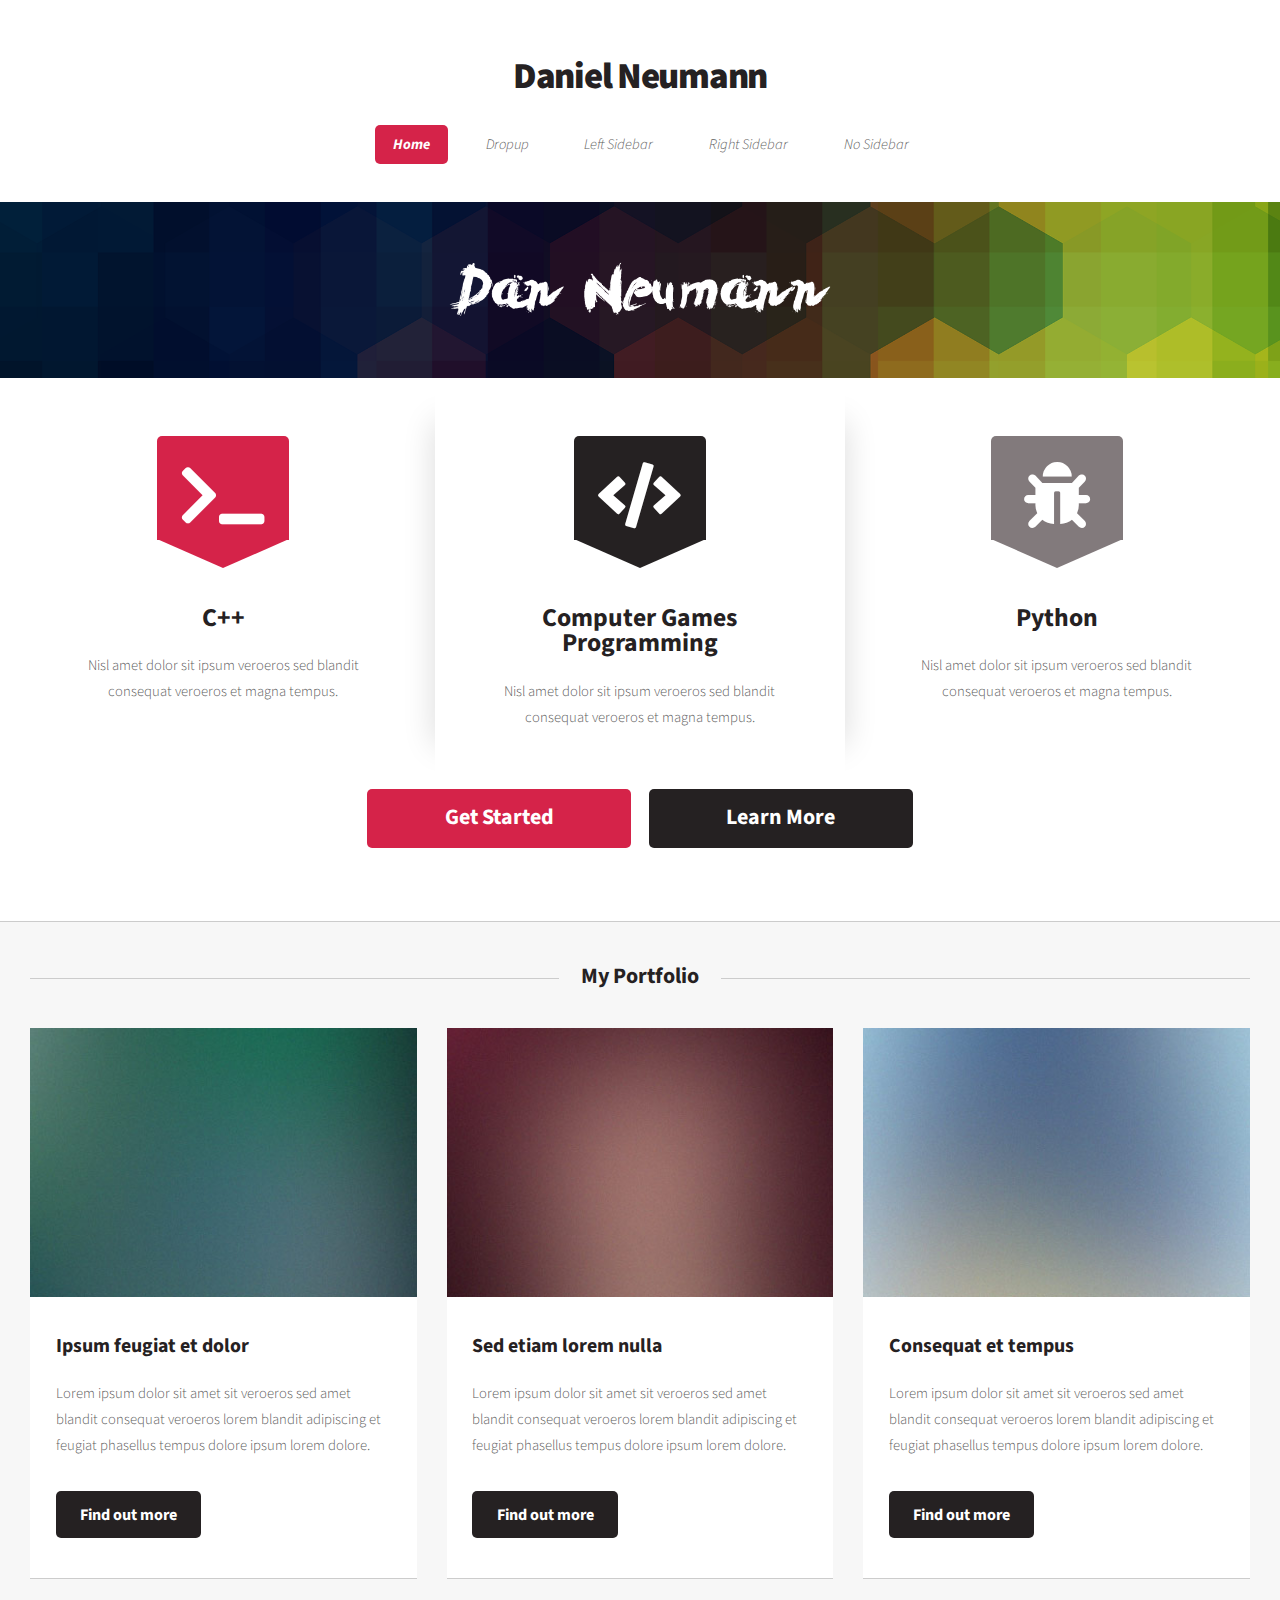
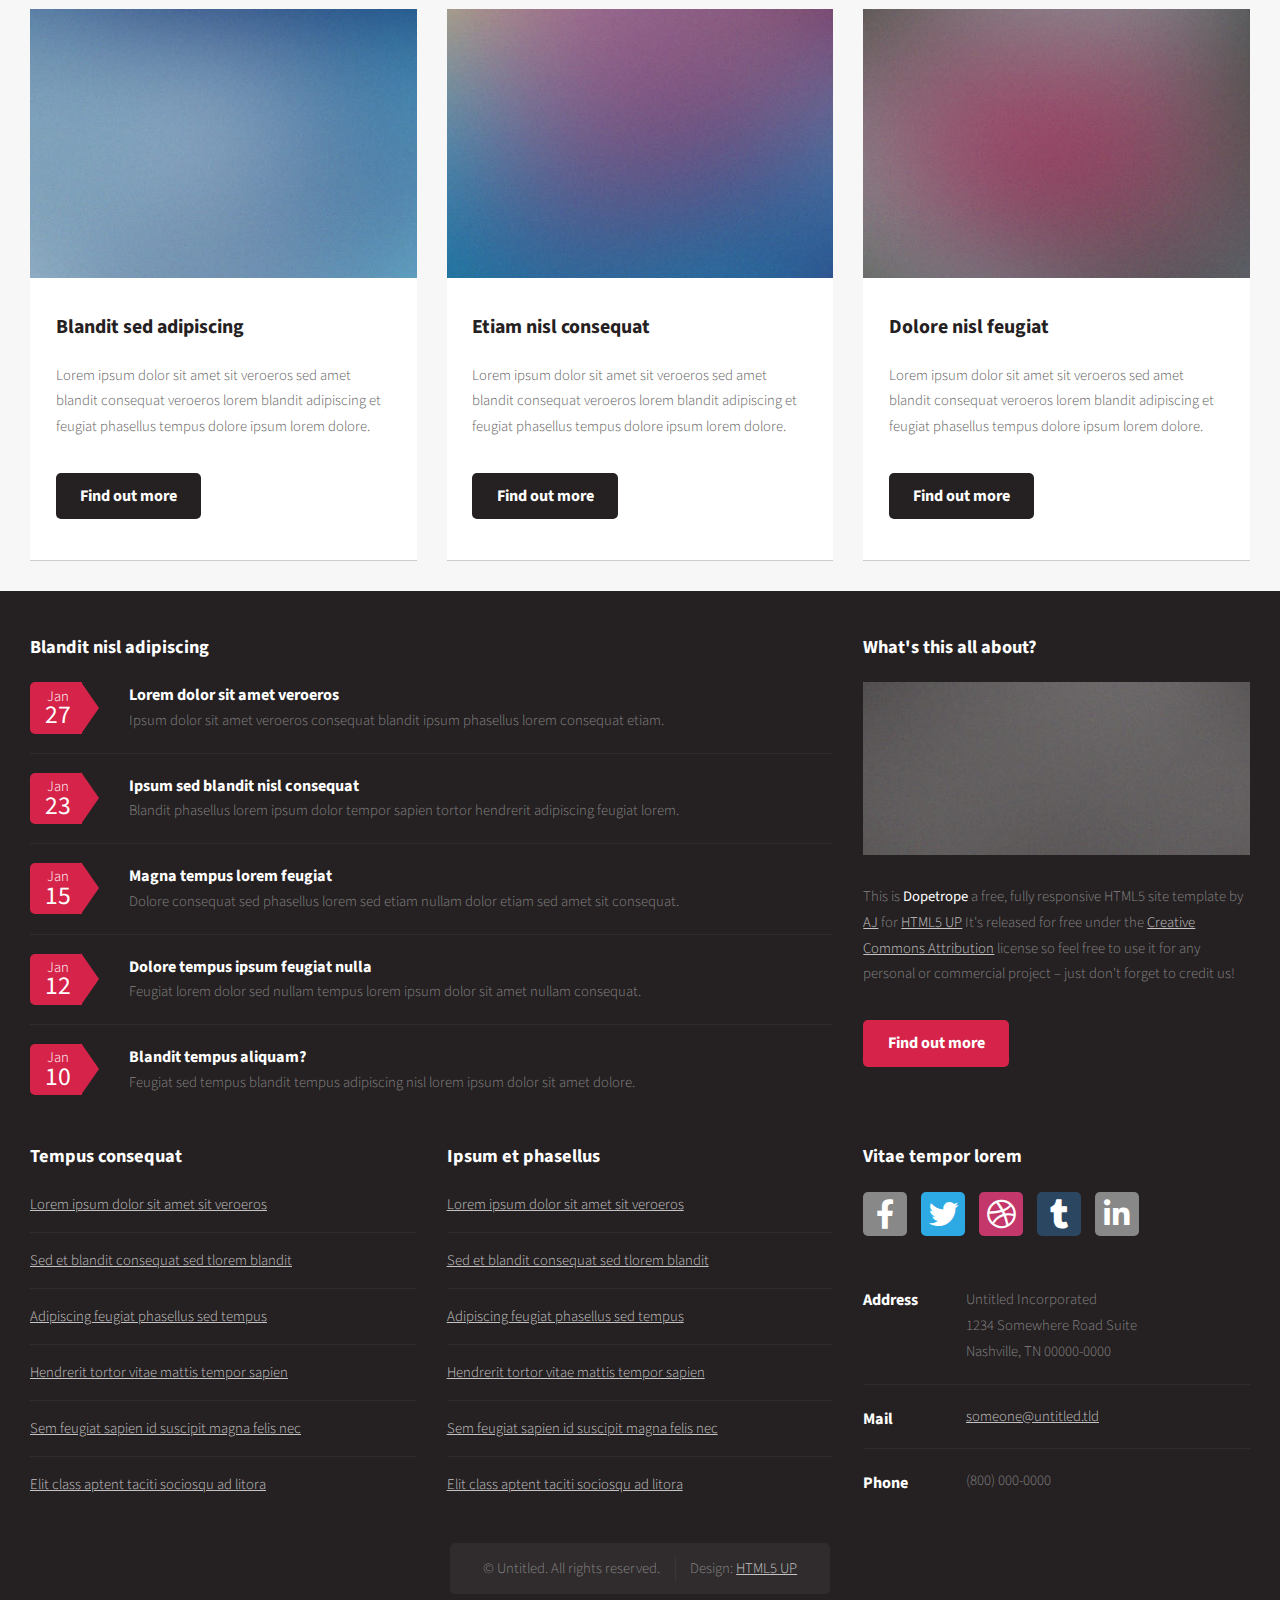
==== index.html @ cbc1673d "icon update" ====
<!DOCTYPE HTML>
<!--
	Dopetrope by HTML5 UP
	html5up.net | @ajlkn
	Free for personal and commercial use under the CCA 3.0 license (html5up.net/license)
-->
<html>
	<head>
		<title>Dopetrope by HTML5 UP</title>
		<meta charset="utf-8" />
		<meta name="viewport" content="width=device-width, initial-scale=1, user-scalable=no" />
		<link rel="stylesheet" href="assets/css/main.css" />
	</head>
	<body class="homepage is-preload">
		<div id="page-wrapper">

			<!-- Header -->
				<section id="header">

					<!-- Logo -->
						<h1><a href="index.html">Daniel Neumann</a></h1>

					<!-- Nav -->
						<nav id="nav">
							<ul>
								<li class="current"><a href="index.html">Home</a></li>
								<li>
									<a href="#">Dropup</a>
									<ul>
										<li><a href="#">This Changed</a></li>
										<li><a href="#">Magna phasellus</a></li>
										<li><a href="#">Etiam dolore nisl</a></li>
										<li>
											<a href="#">Phasellus consequat</a>
											<ul>
												<li><a href="#">Magna phasellus</a></li>
												<li><a href="#">Etiam dolore nisl</a></li>
												<li><a href="#">Veroeros feugiat</a></li>
												<li><a href="#">Nisl sed aliquam</a></li>
												<li><a href="#">Dolore adipiscing</a></li>
											</ul>
										</li>
										<li><a href="#">Veroeros feugiat</a></li>
									</ul>
								</li>
								<li><a href="left-sidebar.html">Left Sidebar</a></li>
								<li><a href="right-sidebar.html">Right Sidebar</a></li>
								<li><a href="no-sidebar.html">No Sidebar</a></li>
							</ul>
						</nav>

					<!-- Banner -->
						<section id="banner">
							<header>
							</header>
						</section>

					<!-- Intro -->
						<section id="intro" class="container">
							<div class="row">
								<div class="col-4 col-12-medium">
									<section class="first">
										<i class="icon solid featured fa-terminal"></i>
										<header>
											<h2>C++</h2>
										</header>
										<p>Nisl amet dolor sit ipsum veroeros sed blandit consequat veroeros et magna tempus.</p>
									</section>
								</div>
								<div class="col-4 col-12-medium">
									<section class="middle">
										<i class="icon solid featured alt fa-code"></i>
										<header>
											<h2>Computer Games Programming</h2>
										</header>
										<p>Nisl amet dolor sit ipsum veroeros sed blandit consequat veroeros et magna tempus.</p>
									</section>
								</div>
								<div class="col-4 col-12-medium">
									<section class="last">
										<i class="icon solid featured alt2 fa-bug"></i>
										<header>
											<h2>Python</h2>
										</header>
										<p>Nisl amet dolor sit ipsum veroeros sed blandit consequat veroeros et magna tempus.</p>
									</section>
								</div>
							</div>
							<footer>
								<ul class="actions">
									<li><a href="#" class="button large">Get Started</a></li>
									<li><a href="#" class="button alt large">Learn More</a></li>
								</ul>
							</footer>
						</section>

				</section>

			<!-- Main -->
				<section id="main">
					<div class="container">
						<div class="row">
							<div class="col-12">

								<!-- Portfolio -->
									<section>
										<header class="major">
											<h2>My Portfolio</h2>
										</header>
										<div class="row">
											<div class="col-4 col-6-medium col-12-small">
												<section class="box">
													<a href="#" class="image featured"><img src="images/pic02.jpg" alt="" /></a>
													<header>
														<h3>Ipsum feugiat et dolor</h3>
													</header>
													<p>Lorem ipsum dolor sit amet sit veroeros sed amet blandit consequat veroeros lorem blandit adipiscing et feugiat phasellus tempus dolore ipsum lorem dolore.</p>
													<footer>
														<ul class="actions">
															<li><a href="#" class="button alt">Find out more</a></li>
														</ul>
													</footer>
												</section>
											</div>
											<div class="col-4 col-6-medium col-12-small">
												<section class="box">
													<a href="#" class="image featured"><img src="images/pic03.jpg" alt="" /></a>
													<header>
														<h3>Sed etiam lorem nulla</h3>
													</header>
													<p>Lorem ipsum dolor sit amet sit veroeros sed amet blandit consequat veroeros lorem blandit adipiscing et feugiat phasellus tempus dolore ipsum lorem dolore.</p>
													<footer>
														<ul class="actions">
															<li><a href="#" class="button alt">Find out more</a></li>
														</ul>
													</footer>
												</section>
											</div>
											<div class="col-4 col-6-medium col-12-small">
												<section class="box">
													<a href="#" class="image featured"><img src="images/pic04.jpg" alt="" /></a>
													<header>
														<h3>Consequat et tempus</h3>
													</header>
													<p>Lorem ipsum dolor sit amet sit veroeros sed amet blandit consequat veroeros lorem blandit adipiscing et feugiat phasellus tempus dolore ipsum lorem dolore.</p>
													<footer>
														<ul class="actions">
															<li><a href="#" class="button alt">Find out more</a></li>
														</ul>
													</footer>
												</section>
											</div>
											<div class="col-4 col-6-medium col-12-small">
												<section class="box">
													<a href="#" class="image featured"><img src="images/pic05.jpg" alt="" /></a>
													<header>
														<h3>Blandit sed adipiscing</h3>
													</header>
													<p>Lorem ipsum dolor sit amet sit veroeros sed amet blandit consequat veroeros lorem blandit adipiscing et feugiat phasellus tempus dolore ipsum lorem dolore.</p>
													<footer>
														<ul class="actions">
															<li><a href="#" class="button alt">Find out more</a></li>
														</ul>
													</footer>
												</section>
											</div>
											<div class="col-4 col-6-medium col-12-small">
												<section class="box">
													<a href="#" class="image featured"><img src="images/pic06.jpg" alt="" /></a>
													<header>
														<h3>Etiam nisl consequat</h3>
													</header>
													<p>Lorem ipsum dolor sit amet sit veroeros sed amet blandit consequat veroeros lorem blandit adipiscing et feugiat phasellus tempus dolore ipsum lorem dolore.</p>
													<footer>
														<ul class="actions">
															<li><a href="#" class="button alt">Find out more</a></li>
														</ul>
													</footer>
												</section>
											</div>
											<div class="col-4 col-6-medium col-12-small">
												<section class="box">
													<a href="#" class="image featured"><img src="images/pic07.jpg" alt="" /></a>
													<header>
														<h3>Dolore nisl feugiat</h3>
													</header>
													<p>Lorem ipsum dolor sit amet sit veroeros sed amet blandit consequat veroeros lorem blandit adipiscing et feugiat phasellus tempus dolore ipsum lorem dolore.</p>
													<footer>
														<ul class="actions">
															<li><a href="#" class="button alt">Find out more</a></li>
														</ul>
													</footer>
												</section>
											</div>
										</div>
									</section>

							</div>
						</div>
					</div>
				</section>

			<!-- Footer -->
				<section id="footer">
					<div class="container">
						<div class="row">
							<div class="col-8 col-12-medium">
								<section>
									<header>
										<h2>Blandit nisl adipiscing</h2>
									</header>
									<ul class="dates">
										<li>
											<span class="date">Jan <strong>27</strong></span>
											<h3><a href="#">Lorem dolor sit amet veroeros</a></h3>
											<p>Ipsum dolor sit amet veroeros consequat blandit ipsum phasellus lorem consequat etiam.</p>
										</li>
										<li>
											<span class="date">Jan <strong>23</strong></span>
											<h3><a href="#">Ipsum sed blandit nisl consequat</a></h3>
											<p>Blandit phasellus lorem ipsum dolor tempor sapien tortor hendrerit adipiscing feugiat lorem.</p>
										</li>
										<li>
											<span class="date">Jan <strong>15</strong></span>
											<h3><a href="#">Magna tempus lorem feugiat</a></h3>
											<p>Dolore consequat sed phasellus lorem sed etiam nullam dolor etiam sed amet sit consequat.</p>
										</li>
										<li>
											<span class="date">Jan <strong>12</strong></span>
											<h3><a href="#">Dolore tempus ipsum feugiat nulla</a></h3>
											<p>Feugiat lorem dolor sed nullam tempus lorem ipsum dolor sit amet nullam consequat.</p>
										</li>
										<li>
											<span class="date">Jan <strong>10</strong></span>
											<h3><a href="#">Blandit tempus aliquam?</a></h3>
											<p>Feugiat sed tempus blandit tempus adipiscing nisl lorem ipsum dolor sit amet dolore.</p>
										</li>
									</ul>
								</section>
							</div>
							<div class="col-4 col-12-medium">
								<section>
									<header>
										<h2>What's this all about?</h2>
									</header>
									<a href="#" class="image featured"><img src="images/pic10.jpg" alt="" /></a>
									<p>
										This is <strong>Dopetrope</strong> a free, fully responsive HTML5 site template by
										<a href="http://twitter.com/ajlkn">AJ</a> for <a href="http://html5up.net/">HTML5 UP</a> It's released for free under
										the <a href="http://html5up.net/license/">Creative Commons Attribution</a> license so feel free to use it for any personal or commercial project &ndash; just don't forget to credit us!
									</p>
									<footer>
										<ul class="actions">
											<li><a href="#" class="button">Find out more</a></li>
										</ul>
									</footer>
								</section>
							</div>
							<div class="col-4 col-6-medium col-12-small">
								<section>
									<header>
										<h2>Tempus consequat</h2>
									</header>
									<ul class="divided">
										<li><a href="#">Lorem ipsum dolor sit amet sit veroeros</a></li>
										<li><a href="#">Sed et blandit consequat sed tlorem blandit</a></li>
										<li><a href="#">Adipiscing feugiat phasellus sed tempus</a></li>
										<li><a href="#">Hendrerit tortor vitae mattis tempor sapien</a></li>
										<li><a href="#">Sem feugiat sapien id suscipit magna felis nec</a></li>
										<li><a href="#">Elit class aptent taciti sociosqu ad litora</a></li>
									</ul>
								</section>
							</div>
							<div class="col-4 col-6-medium col-12-small">
								<section>
									<header>
										<h2>Ipsum et phasellus</h2>
									</header>
									<ul class="divided">
										<li><a href="#">Lorem ipsum dolor sit amet sit veroeros</a></li>
										<li><a href="#">Sed et blandit consequat sed tlorem blandit</a></li>
										<li><a href="#">Adipiscing feugiat phasellus sed tempus</a></li>
										<li><a href="#">Hendrerit tortor vitae mattis tempor sapien</a></li>
										<li><a href="#">Sem feugiat sapien id suscipit magna felis nec</a></li>
										<li><a href="#">Elit class aptent taciti sociosqu ad litora</a></li>
									</ul>
								</section>
							</div>
							<div class="col-4 col-12-medium">
								<section>
									<header>
										<h2>Vitae tempor lorem</h2>
									</header>
									<ul class="social">
										<li><a class="icon brands fa-facebook-f" href="#"><span class="label">Facebook</span></a></li>
										<li><a class="icon brands fa-twitter" href="#"><span class="label">Twitter</span></a></li>
										<li><a class="icon brands fa-dribbble" href="#"><span class="label">Dribbble</span></a></li>
										<li><a class="icon brands fa-tumblr" href="#"><span class="label">Tumblr</span></a></li>
										<li><a class="icon brands fa-linkedin-in" href="#"><span class="label">LinkedIn</span></a></li>
									</ul>
									<ul class="contact">
										<li>
											<h3>Address</h3>
											<p>
												Untitled Incorporated<br />
												1234 Somewhere Road Suite<br />
												Nashville, TN 00000-0000
											</p>
										</li>
										<li>
											<h3>Mail</h3>
											<p><a href="#">someone@untitled.tld</a></p>
										</li>
										<li>
											<h3>Phone</h3>
											<p>(800) 000-0000</p>
										</li>
									</ul>
								</section>
							</div>
							<div class="col-12">

								<!-- Copyright -->
									<div id="copyright">
										<ul class="links">
											<li>&copy; Untitled. All rights reserved.</li><li>Design: <a href="http://html5up.net">HTML5 UP</a></li>
										</ul>
									</div>

							</div>
						</div>
					</div>
				</section>

		</div>

		<!-- Scripts -->
			<script src="assets/js/jquery.min.js"></script>
			<script src="assets/js/jquery.dropotron.min.js"></script>
			<script src="assets/js/browser.min.js"></script>
			<script src="assets/js/breakpoints.min.js"></script>
			<script src="assets/js/util.js"></script>
			<script src="assets/js/main.js"></script>

	</body>
</html>
---- assets/css/main.css ----
@import url("fontawesome-all.min.css");
@import url("https://fonts.googleapis.com/css?family=Source+Sans+Pro:300,400,700,900,300italic");

/*
	Dopetrope by HTML5 UP
	html5up.net | @ajlkn
	Free for personal and commercial use under the CCA 3.0 license (html5up.net/license)
*/

html, body, div, span, applet, object,
iframe, h1, h2, h3, h4, h5, h6, p, blockquote,
pre, a, abbr, acronym, address, big, cite,
code, del, dfn, em, img, ins, kbd, q, s, samp,
small, strike, strong, sub, sup, tt, var, b,
u, i, center, dl, dt, dd, ol, ul, li, fieldset,
form, label, legend, table, caption, tbody,
tfoot, thead, tr, th, td, article, aside,
canvas, details, embed, figure, figcaption,
footer, header, hgroup, menu, nav, output, ruby,
section, summary, time, mark, audio, video {
	margin: 0;
	padding: 0;
	border: 0;
	font-size: 100%;
	font: inherit;
	vertical-align: baseline;}

article, aside, details, figcaption, figure,
footer, header, hgroup, menu, nav, section {
	display: block;}

body {
	line-height: 1;
}

ol, ul {
	list-style: none;
}

blockquote, q {
	quotes: none;
}

	blockquote:before, blockquote:after, q:before, q:after {
		content: '';
		content: none;
	}

table {
	border-collapse: collapse;
	border-spacing: 0;
}

body {
	-webkit-text-size-adjust: none;
}

mark {
	background-color: transparent;
	color: inherit;
}

input::-moz-focus-inner {
	border: 0;
	padding: 0;
}

input, select, textarea {
	-moz-appearance: none;
	-webkit-appearance: none;
	-ms-appearance: none;
	appearance: none;
}

/* Basic */

	html {
		box-sizing: border-box;
	}

	*, *:before, *:after {
		box-sizing: inherit;
	}

	body {
		background: #252122;
		background-image: url("images/bg02.png");
	}

		body.is-preload *, body.is-preload *:before, body.is-preload *:after {
			-moz-animation: none !important;
			-webkit-animation: none !important;
			-ms-animation: none !important;
			animation: none !important;
			-moz-transition: none !important;
			-webkit-transition: none !important;
			-ms-transition: none !important;
			transition: none !important;
		}

	body, input, textarea, select {
		font-family: 'Source Sans Pro';
		font-weight: 300;
		color: #5d5d5d;
		font-size: 14pt;
		line-height: 1.75em;
	}

	strong, b {
		color: #252122;
		font-weight: 400;
	}

	i, em {
		font-style: italic;
	}

	sub {
		position: relative;
		top: 0.5em;
		font-size: 0.8em;
	}

	sup {
		position: relative;
		top: -0.5em;
		font-size: 0.8em;
	}

	blockquote {
		border-left: solid 0.75em #dddddd;
		padding: 1em 0 1em 1.5em;
		font-style: italic;
	}

	h1, h2, h3, h4, h5, h6 {
		color: #252122;
		font-weight: 700;
	}

	h1 a, h2 a, h3 a, h4 a, h5 a, h6 a {
		color: inherit;
		text-decoration: none;
	}

	h2 {
		font-size: 1.5em;
	}

	h3 {
		font-size: 1.35em;
	}

	a {
		color: #d52349;
		text-decoration: underline;
	}

		a:hover {
			text-decoration: none;
		}

	br.clear {
		clear: both;
	}

	hr {
		border: 0;
		border-top: solid 1px #dddddd;
		height: 1px;
		margin: 2em 0 2em 0;
	}

	p, ul, ol, dl, table {
		margin-bottom: 2em;
	}

/* Container */

	.container {
		margin: 0 auto;
		max-width: 100%;
		width: 70em;
	}

		@media screen and (max-width: 1680px) {

			.container {
				width: 70em;
			}

		}

		@media screen and (max-width: 1280px) {

			.container {
				width: calc(100% - 60px);
			}

		}

		@media screen and (max-width: 980px) {

			.container {
				width: calc(100% - 80px);
			}

		}

		@media screen and (max-width: 736px) {

			.container {
				width: calc(100% - 40px);
			}

		}

/* Row */

	.row {
		display: flex;
		flex-wrap: wrap;
		box-sizing: border-box;
		align-items: stretch;
	}

		.row > * {
			box-sizing: border-box;
		}

		.row.gtr-uniform > * > :last-child {
			margin-bottom: 0;
		}

		.row.aln-left {
			justify-content: flex-start;
		}

		.row.aln-center {
			justify-content: center;
		}

		.row.aln-right {
			justify-content: flex-end;
		}

		.row.aln-top {
			align-items: flex-start;
		}

		.row.aln-middle {
			align-items: center;
		}

		.row.aln-bottom {
			align-items: flex-end;
		}

		.row > .imp {
			order: -1;
		}

		.row > .col-1 {
			width: 8.33333%;
		}

		.row > .off-1 {
			margin-left: 8.33333%;
		}

		.row > .col-2 {
			width: 16.66667%;
		}

		.row > .off-2 {
			margin-left: 16.66667%;
		}

		.row > .col-3 {
			width: 25%;
		}

		.row > .off-3 {
			margin-left: 25%;
		}

		.row > .col-4 {
			width: 33.33333%;
		}

		.row > .off-4 {
			margin-left: 33.33333%;
		}

		.row > .col-5 {
			width: 41.66667%;
		}

		.row > .off-5 {
			margin-left: 41.66667%;
		}

		.row > .col-6 {
			width: 50%;
		}

		.row > .off-6 {
			margin-left: 50%;
		}

		.row > .col-7 {
			width: 58.33333%;
		}

		.row > .off-7 {
			margin-left: 58.33333%;
		}

		.row > .col-8 {
			width: 66.66667%;
		}

		.row > .off-8 {
			margin-left: 66.66667%;
		}

		.row > .col-9 {
			width: 75%;
		}

		.row > .off-9 {
			margin-left: 75%;
		}

		.row > .col-10 {
			width: 83.33333%;
		}

		.row > .off-10 {
			margin-left: 83.33333%;
		}

		.row > .col-11 {
			width: 91.66667%;
		}

		.row > .off-11 {
			margin-left: 91.66667%;
		}

		.row > .col-12 {
			width: 100%;
		}

		.row > .off-12 {
			margin-left: 100%;
		}

		.row.gtr-0 {
			margin-top: 0px;
			margin-left: 0px;
		}

			.row.gtr-0 > * {
				padding: 0px 0 0 0px;
			}

			.row.gtr-0.gtr-uniform {
				margin-top: 0px;
			}

				.row.gtr-0.gtr-uniform > * {
					padding-top: 0px;
				}

		.row.gtr-25 {
			margin-top: -12.5px;
			margin-left: -12.5px;
		}

			.row.gtr-25 > * {
				padding: 12.5px 0 0 12.5px;
			}

			.row.gtr-25.gtr-uniform {
				margin-top: -12.5px;
			}

				.row.gtr-25.gtr-uniform > * {
					padding-top: 12.5px;
				}

		.row.gtr-50 {
			margin-top: -25px;
			margin-left: -25px;
		}

			.row.gtr-50 > * {
				padding: 25px 0 0 25px;
			}

			.row.gtr-50.gtr-uniform {
				margin-top: -25px;
			}

				.row.gtr-50.gtr-uniform > * {
					padding-top: 25px;
				}

		.row {
			margin-top: -50px;
			margin-left: -50px;
		}

			.row > * {
				padding: 50px 0 0 50px;
			}

			.row.gtr-uniform {
				margin-top: -50px;
			}

				.row.gtr-uniform > * {
					padding-top: 50px;
				}

		.row.gtr-150 {
			margin-top: -75px;
			margin-left: -75px;
		}

			.row.gtr-150 > * {
				padding: 75px 0 0 75px;
			}

			.row.gtr-150.gtr-uniform {
				margin-top: -75px;
			}

				.row.gtr-150.gtr-uniform > * {
					padding-top: 75px;
				}

		.row.gtr-200 {
			margin-top: -100px;
			margin-left: -100px;
		}

			.row.gtr-200 > * {
				padding: 100px 0 0 100px;
			}

			.row.gtr-200.gtr-uniform {
				margin-top: -100px;
			}

				.row.gtr-200.gtr-uniform > * {
					padding-top: 100px;
				}

		@media screen and (max-width: 1680px) {

			.row {
				display: flex;
				flex-wrap: wrap;
				box-sizing: border-box;
				align-items: stretch;
			}

				.row > * {
					box-sizing: border-box;
				}

				.row.gtr-uniform > * > :last-child {
					margin-bottom: 0;
				}

				.row.aln-left {
					justify-content: flex-start;
				}

				.row.aln-center {
					justify-content: center;
				}

				.row.aln-right {
					justify-content: flex-end;
				}

				.row.aln-top {
					align-items: flex-start;
				}

				.row.aln-middle {
					align-items: center;
				}

				.row.aln-bottom {
					align-items: flex-end;
				}

				.row > .imp-xlarge {
					order: -1;
				}

				.row > .col-1-xlarge {
					width: 8.33333%;
				}

				.row > .off-1-xlarge {
					margin-left: 8.33333%;
				}

				.row > .col-2-xlarge {
					width: 16.66667%;
				}

				.row > .off-2-xlarge {
					margin-left: 16.66667%;
				}

				.row > .col-3-xlarge {
					width: 25%;
				}

				.row > .off-3-xlarge {
					margin-left: 25%;
				}

				.row > .col-4-xlarge {
					width: 33.33333%;
				}

				.row > .off-4-xlarge {
					margin-left: 33.33333%;
				}

				.row > .col-5-xlarge {
					width: 41.66667%;
				}

				.row > .off-5-xlarge {
					margin-left: 41.66667%;
				}

				.row > .col-6-xlarge {
					width: 50%;
				}

				.row > .off-6-xlarge {
					margin-left: 50%;
				}

				.row > .col-7-xlarge {
					width: 58.33333%;
				}

				.row > .off-7-xlarge {
					margin-left: 58.33333%;
				}

				.row > .col-8-xlarge {
					width: 66.66667%;
				}

				.row > .off-8-xlarge {
					margin-left: 66.66667%;
				}

				.row > .col-9-xlarge {
					width: 75%;
				}

				.row > .off-9-xlarge {
					margin-left: 75%;
				}

				.row > .col-10-xlarge {
					width: 83.33333%;
				}

				.row > .off-10-xlarge {
					margin-left: 83.33333%;
				}

				.row > .col-11-xlarge {
					width: 91.66667%;
				}

				.row > .off-11-xlarge {
					margin-left: 91.66667%;
				}

				.row > .col-12-xlarge {
					width: 100%;
				}

				.row > .off-12-xlarge {
					margin-left: 100%;
				}

				.row.gtr-0 {
					margin-top: 0px;
					margin-left: 0px;
				}

					.row.gtr-0 > * {
						padding: 0px 0 0 0px;
					}

					.row.gtr-0.gtr-uniform {
						margin-top: 0px;
					}

						.row.gtr-0.gtr-uniform > * {
							padding-top: 0px;
						}

				.row.gtr-25 {
					margin-top: -12.5px;
					margin-left: -12.5px;
				}

					.row.gtr-25 > * {
						padding: 12.5px 0 0 12.5px;
					}

					.row.gtr-25.gtr-uniform {
						margin-top: -12.5px;
					}

						.row.gtr-25.gtr-uniform > * {
							padding-top: 12.5px;
						}

				.row.gtr-50 {
					margin-top: -25px;
					margin-left: -25px;
				}

					.row.gtr-50 > * {
						padding: 25px 0 0 25px;
					}

					.row.gtr-50.gtr-uniform {
						margin-top: -25px;
					}

						.row.gtr-50.gtr-uniform > * {
							padding-top: 25px;
						}

				.row {
					margin-top: -50px;
					margin-left: -50px;
				}

					.row > * {
						padding: 50px 0 0 50px;
					}

					.row.gtr-uniform {
						margin-top: -50px;
					}

						.row.gtr-uniform > * {
							padding-top: 50px;
						}

				.row.gtr-150 {
					margin-top: -75px;
					margin-left: -75px;
				}

					.row.gtr-150 > * {
						padding: 75px 0 0 75px;
					}

					.row.gtr-150.gtr-uniform {
						margin-top: -75px;
					}

						.row.gtr-150.gtr-uniform > * {
							padding-top: 75px;
						}

				.row.gtr-200 {
					margin-top: -100px;
					margin-left: -100px;
				}

					.row.gtr-200 > * {
						padding: 100px 0 0 100px;
					}

					.row.gtr-200.gtr-uniform {
						margin-top: -100px;
					}

						.row.gtr-200.gtr-uniform > * {
							padding-top: 100px;
						}

		}

		@media screen and (max-width: 1280px) {

			.row {
				display: flex;
				flex-wrap: wrap;
				box-sizing: border-box;
				align-items: stretch;
			}

				.row > * {
					box-sizing: border-box;
				}

				.row.gtr-uniform > * > :last-child {
					margin-bottom: 0;
				}

				.row.aln-left {
					justify-content: flex-start;
				}

				.row.aln-center {
					justify-content: center;
				}

				.row.aln-right {
					justify-content: flex-end;
				}

				.row.aln-top {
					align-items: flex-start;
				}

				.row.aln-middle {
					align-items: center;
				}

				.row.aln-bottom {
					align-items: flex-end;
				}

				.row > .imp-large {
					order: -1;
				}

				.row > .col-1-large {
					width: 8.33333%;
				}

				.row > .off-1-large {
					margin-left: 8.33333%;
				}

				.row > .col-2-large {
					width: 16.66667%;
				}

				.row > .off-2-large {
					margin-left: 16.66667%;
				}

				.row > .col-3-large {
					width: 25%;
				}

				.row > .off-3-large {
					margin-left: 25%;
				}

				.row > .col-4-large {
					width: 33.33333%;
				}

				.row > .off-4-large {
					margin-left: 33.33333%;
				}

				.row > .col-5-large {
					width: 41.66667%;
				}

				.row > .off-5-large {
					margin-left: 41.66667%;
				}

				.row > .col-6-large {
					width: 50%;
				}

				.row > .off-6-large {
					margin-left: 50%;
				}

				.row > .col-7-large {
					width: 58.33333%;
				}

				.row > .off-7-large {
					margin-left: 58.33333%;
				}

				.row > .col-8-large {
					width: 66.66667%;
				}

				.row > .off-8-large {
					margin-left: 66.66667%;
				}

				.row > .col-9-large {
					width: 75%;
				}

				.row > .off-9-large {
					margin-left: 75%;
				}

				.row > .col-10-large {
					width: 83.33333%;
				}

				.row > .off-10-large {
					margin-left: 83.33333%;
				}

				.row > .col-11-large {
					width: 91.66667%;
				}

				.row > .off-11-large {
					margin-left: 91.66667%;
				}

				.row > .col-12-large {
					width: 100%;
				}

				.row > .off-12-large {
					margin-left: 100%;
				}

				.row.gtr-0 {
					margin-top: 0px;
					margin-left: 0px;
				}

					.row.gtr-0 > * {
						padding: 0px 0 0 0px;
					}

					.row.gtr-0.gtr-uniform {
						margin-top: 0px;
					}

						.row.gtr-0.gtr-uniform > * {
							padding-top: 0px;
						}

				.row.gtr-25 {
					margin-top: -7.5px;
					margin-left: -7.5px;
				}

					.row.gtr-25 > * {
						padding: 7.5px 0 0 7.5px;
					}

					.row.gtr-25.gtr-uniform {
						margin-top: -7.5px;
					}

						.row.gtr-25.gtr-uniform > * {
							padding-top: 7.5px;
						}

				.row.gtr-50 {
					margin-top: -15px;
					margin-left: -15px;
				}

					.row.gtr-50 > * {
						padding: 15px 0 0 15px;
					}

					.row.gtr-50.gtr-uniform {
						margin-top: -15px;
					}

						.row.gtr-50.gtr-uniform > * {
							padding-top: 15px;
						}

				.row {
					margin-top: -30px;
					margin-left: -30px;
				}

					.row > * {
						padding: 30px 0 0 30px;
					}

					.row.gtr-uniform {
						margin-top: -30px;
					}

						.row.gtr-uniform > * {
							padding-top: 30px;
						}

				.row.gtr-150 {
					margin-top: -45px;
					margin-left: -45px;
				}

					.row.gtr-150 > * {
						padding: 45px 0 0 45px;
					}

					.row.gtr-150.gtr-uniform {
						margin-top: -45px;
					}

						.row.gtr-150.gtr-uniform > * {
							padding-top: 45px;
						}

				.row.gtr-200 {
					margin-top: -60px;
					margin-left: -60px;
				}

					.row.gtr-200 > * {
						padding: 60px 0 0 60px;
					}

					.row.gtr-200.gtr-uniform {
						margin-top: -60px;
					}

						.row.gtr-200.gtr-uniform > * {
							padding-top: 60px;
						}

		}

		@media screen and (max-width: 980px) {

			.row {
				display: flex;
				flex-wrap: wrap;
				box-sizing: border-box;
				align-items: stretch;
			}

				.row > * {
					box-sizing: border-box;
				}

				.row.gtr-uniform > * > :last-child {
					margin-bottom: 0;
				}

				.row.aln-left {
					justify-content: flex-start;
				}

				.row.aln-center {
					justify-content: center;
				}

				.row.aln-right {
					justify-content: flex-end;
				}

				.row.aln-top {
					align-items: flex-start;
				}

				.row.aln-middle {
					align-items: center;
				}

				.row.aln-bottom {
					align-items: flex-end;
				}

				.row > .imp-medium {
					order: -1;
				}

				.row > .col-1-medium {
					width: 8.33333%;
				}

				.row > .off-1-medium {
					margin-left: 8.33333%;
				}

				.row > .col-2-medium {
					width: 16.66667%;
				}

				.row > .off-2-medium {
					margin-left: 16.66667%;
				}

				.row > .col-3-medium {
					width: 25%;
				}

				.row > .off-3-medium {
					margin-left: 25%;
				}

				.row > .col-4-medium {
					width: 33.33333%;
				}

				.row > .off-4-medium {
					margin-left: 33.33333%;
				}

				.row > .col-5-medium {
					width: 41.66667%;
				}

				.row > .off-5-medium {
					margin-left: 41.66667%;
				}

				.row > .col-6-medium {
					width: 50%;
				}

				.row > .off-6-medium {
					margin-left: 50%;
				}

				.row > .col-7-medium {
					width: 58.33333%;
				}

				.row > .off-7-medium {
					margin-left: 58.33333%;
				}

				.row > .col-8-medium {
					width: 66.66667%;
				}

				.row > .off-8-medium {
					margin-left: 66.66667%;
				}

				.row > .col-9-medium {
					width: 75%;
				}

				.row > .off-9-medium {
					margin-left: 75%;
				}

				.row > .col-10-medium {
					width: 83.33333%;
				}

				.row > .off-10-medium {
					margin-left: 83.33333%;
				}

				.row > .col-11-medium {
					width: 91.66667%;
				}

				.row > .off-11-medium {
					margin-left: 91.66667%;
				}

				.row > .col-12-medium {
					width: 100%;
				}

				.row > .off-12-medium {
					margin-left: 100%;
				}

				.row.gtr-0 {
					margin-top: 0px;
					margin-left: 0px;
				}

					.row.gtr-0 > * {
						padding: 0px 0 0 0px;
					}

					.row.gtr-0.gtr-uniform {
						margin-top: 0px;
					}

						.row.gtr-0.gtr-uniform > * {
							padding-top: 0px;
						}

				.row.gtr-25 {
					margin-top: -10px;
					margin-left: -10px;
				}

					.row.gtr-25 > * {
						padding: 10px 0 0 10px;
					}

					.row.gtr-25.gtr-uniform {
						margin-top: -10px;
					}

						.row.gtr-25.gtr-uniform > * {
							padding-top: 10px;
						}

				.row.gtr-50 {
					margin-top: -20px;
					margin-left: -20px;
				}

					.row.gtr-50 > * {
						padding: 20px 0 0 20px;
					}

					.row.gtr-50.gtr-uniform {
						margin-top: -20px;
					}

						.row.gtr-50.gtr-uniform > * {
							padding-top: 20px;
						}

				.row {
					margin-top: -40px;
					margin-left: -40px;
				}

					.row > * {
						padding: 40px 0 0 40px;
					}

					.row.gtr-uniform {
						margin-top: -40px;
					}

						.row.gtr-uniform > * {
							padding-top: 40px;
						}

				.row.gtr-150 {
					margin-top: -60px;
					margin-left: -60px;
				}

					.row.gtr-150 > * {
						padding: 60px 0 0 60px;
					}

					.row.gtr-150.gtr-uniform {
						margin-top: -60px;
					}

						.row.gtr-150.gtr-uniform > * {
							padding-top: 60px;
						}

				.row.gtr-200 {
					margin-top: -80px;
					margin-left: -80px;
				}

					.row.gtr-200 > * {
						padding: 80px 0 0 80px;
					}

					.row.gtr-200.gtr-uniform {
						margin-top: -80px;
					}

						.row.gtr-200.gtr-uniform > * {
							padding-top: 80px;
						}

		}

		@media screen and (max-width: 736px) {

			.row {
				display: flex;
				flex-wrap: wrap;
				box-sizing: border-box;
				align-items: stretch;
			}

				.row > * {
					box-sizing: border-box;
				}

				.row.gtr-uniform > * > :last-child {
					margin-bottom: 0;
				}

				.row.aln-left {
					justify-content: flex-start;
				}

				.row.aln-center {
					justify-content: center;
				}

				.row.aln-right {
					justify-content: flex-end;
				}

				.row.aln-top {
					align-items: flex-start;
				}

				.row.aln-middle {
					align-items: center;
				}

				.row.aln-bottom {
					align-items: flex-end;
				}

				.row > .imp-small {
					order: -1;
				}

				.row > .col-1-small {
					width: 8.33333%;
				}

				.row > .off-1-small {
					margin-left: 8.33333%;
				}

				.row > .col-2-small {
					width: 16.66667%;
				}

				.row > .off-2-small {
					margin-left: 16.66667%;
				}

				.row > .col-3-small {
					width: 25%;
				}

				.row > .off-3-small {
					margin-left: 25%;
				}

				.row > .col-4-small {
					width: 33.33333%;
				}

				.row > .off-4-small {
					margin-left: 33.33333%;
				}

				.row > .col-5-small {
					width: 41.66667%;
				}

				.row > .off-5-small {
					margin-left: 41.66667%;
				}

				.row > .col-6-small {
					width: 50%;
				}

				.row > .off-6-small {
					margin-left: 50%;
				}

				.row > .col-7-small {
					width: 58.33333%;
				}

				.row > .off-7-small {
					margin-left: 58.33333%;
				}

				.row > .col-8-small {
					width: 66.66667%;
				}

				.row > .off-8-small {
					margin-left: 66.66667%;
				}

				.row > .col-9-small {
					width: 75%;
				}

				.row > .off-9-small {
					margin-left: 75%;
				}

				.row > .col-10-small {
					width: 83.33333%;
				}

				.row > .off-10-small {
					margin-left: 83.33333%;
				}

				.row > .col-11-small {
					width: 91.66667%;
				}

				.row > .off-11-small {
					margin-left: 91.66667%;
				}

				.row > .col-12-small {
					width: 100%;
				}

				.row > .off-12-small {
					margin-left: 100%;
				}

				.row.gtr-0 {
					margin-top: 0px;
					margin-left: 0px;
				}

					.row.gtr-0 > * {
						padding: 0px 0 0 0px;
					}

					.row.gtr-0.gtr-uniform {
						margin-top: 0px;
					}

						.row.gtr-0.gtr-uniform > * {
							padding-top: 0px;
						}

				.row.gtr-25 {
					margin-top: -5px;
					margin-left: -5px;
				}

					.row.gtr-25 > * {
						padding: 5px 0 0 5px;
					}

					.row.gtr-25.gtr-uniform {
						margin-top: -5px;
					}

						.row.gtr-25.gtr-uniform > * {
							padding-top: 5px;
						}

				.row.gtr-50 {
					margin-top: -10px;
					margin-left: -10px;
				}

					.row.gtr-50 > * {
						padding: 10px 0 0 10px;
					}

					.row.gtr-50.gtr-uniform {
						margin-top: -10px;
					}

						.row.gtr-50.gtr-uniform > * {
							padding-top: 10px;
						}

				.row {
					margin-top: -20px;
					margin-left: -20px;
				}

					.row > * {
						padding: 20px 0 0 20px;
					}

					.row.gtr-uniform {
						margin-top: -20px;
					}

						.row.gtr-uniform > * {
							padding-top: 20px;
						}

				.row.gtr-150 {
					margin-top: -30px;
					margin-left: -30px;
				}

					.row.gtr-150 > * {
						padding: 30px 0 0 30px;
					}

					.row.gtr-150.gtr-uniform {
						margin-top: -30px;
					}

						.row.gtr-150.gtr-uniform > * {
							padding-top: 30px;
						}

				.row.gtr-200 {
					margin-top: -40px;
					margin-left: -40px;
				}

					.row.gtr-200 > * {
						padding: 40px 0 0 40px;
					}

					.row.gtr-200.gtr-uniform {
						margin-top: -40px;
					}

						.row.gtr-200.gtr-uniform > * {
							padding-top: 40px;
						}

		}

/* Form */

	form label {
		display: block;
		color: #252122;
		font-weight: 400;
		margin: 0 0 0.5em 0;
	}

	form input[type=text],
	form input[type=email],
	form input[type=password],
	form select,
	form textarea {
		-webkit-appearance: none;
		display: block;
		border: 0;
		padding: 0.75em 1em;
		font-size: 1em;
		border-radius: 5px;
		border: solid 1px #dddddd;
		background: #fff;
		width: 100%;
	}

		form input[type=text]:focus,
		form input[type=email]:focus,
		form input[type=password]:focus,
		form select:focus,
		form textarea:focus {
			box-shadow: inset 0px 0px 1px 1px #43bff0;
		}

	form textarea {
		height: 15em;
	}

	form ::-webkit-input-placeholder {
		color: #555 !important;
	}

	form :-moz-placeholder {
		color: #555 !important;
	}

	form ::-moz-placeholder {
		color: #555 !important;
	}

	form :-ms-input-placeholder {
		color: #555 !important;
	}

	form ::-moz-focus-inner {
		border: 0;
	}

/* Tables */

	table {
		width: 100%;
	}

		table tr {
			border-top: solid 1px #dddddd;
		}

			table tr:first-child {
				border-top: 0;
			}

		table td {
			padding: 0.5em 1em 0.5em 1em;
		}

		table th {
			text-align: left;
			padding: 0.5em 1em 0.5em 1em;
			font-weight: 700;
			margin: 0 0 1em 0;
		}

		table thead {
			border-bottom: solid 2px #dddddd;
		}

/* Section/Article */

	section, article {
		margin-bottom: 2.5em;
	}

		section > :last-child, section:last-child, article > :last-child, article:last-child {
			margin-bottom: 0;
		}

	header {
		margin: 0 0 1.5em 0;
	}

		header > p {
			display: block;
			font-style: italic;
			margin: 0.5em 0 0 0;
			padding-bottom: 0.5em;
		}

		header.major {
			position: relative;
			text-align: center;
			border-top: solid 1px #ccc;
			top: 1em;
			margin: 0 0 3em 0;
		}

			header.major h2 {
				background: #fff;
				position: relative;
				top: -0.65em;
				display: inline;
				margin: 0;
				padding: 0 1em 0 1em;
			}

	footer {
		margin: 2.25em 0 0 0;
	}

/* Box */

	.box {
		background: #ffffff;
		border-bottom: solid 1px #ccc;
		padding: 2.75em 1.75em 2.75em 1.75em;
	}

		.box .image.featured {
			position: relative;
			width: auto;
			left: 1.75em;
			top: 1.75em;
			margin: -4.5em 0 4.25em -3.5em;
		}

		.box.post header {
			padding-top: 1em;
			margin: 0 0 2em 0;
		}

		.box.post h2 {
			font-size: 2.5em;
			letter-spacing: -0.015em;
		}

		.box.post header > p {
			margin-top: 1.25em;
			font-size: 1.25em;
		}

		.box footer ul.actions {
			margin-bottom: 0;
		}

/* Button */

	input[type="button"],
	input[type="submit"],
	input[type="reset"],
	button,
	.button {
		-webkit-appearance: none;
		display: inline-block;
		text-decoration: none;
		cursor: pointer;
		border: 0;
		border-radius: 5px;
		background: #d52349;
		color: #fff !important;
		font-weight: 700;
		outline: 0;
		font-size: 1.1em;
		padding: 0.65em 1.5em 0.65em 1.5em;
		text-align: center;
		-moz-transition: background-color .25s ease-in-out;
		-webkit-transition: background-color .25s ease-in-out;
		-ms-transition: background-color .25s ease-in-out;
		transition: background-color .25s ease-in-out;
	}

		input[type="button"]:hover,
		input[type="submit"]:hover,
		input[type="reset"]:hover,
		button:hover,
		.button:hover {
			background: #e53359;
		}

		input[type="button"]:active,
		input[type="submit"]:active,
		input[type="reset"]:active,
		button:active,
		.button:active {
			background: #c51349;
		}

		input[type="button"].alt,
		input[type="submit"].alt,
		input[type="reset"].alt,
		button.alt,
		.button.alt {
			background: #252122;
		}

			input[type="button"].alt:hover,
			input[type="submit"].alt:hover,
			input[type="reset"].alt:hover,
			button.alt:hover,
			.button.alt:hover {
				background: #353132;
			}

			input[type="button"].alt:active,
			input[type="submit"].alt:active,
			input[type="reset"].alt:active,
			button.alt:active,
			.button.alt:active {
				background: #151112;
			}

		input[type="button"].icon:before,
		input[type="submit"].icon:before,
		input[type="reset"].icon:before,
		button.icon:before,
		.button.icon:before {
			opacity: 0.35;
			position: relative;
			top: 0.05em;
			margin-right: 0.75em;
		}

		input[type="button"].large,
		input[type="submit"].large,
		input[type="reset"].large,
		button.large,
		.button.large {
			font-size: 1.5em;
			padding: 0.75em 1.5em 0.75em 1.5em;
		}

/* Image */

	.image {
		display: inline-block;
		outline: 0;
	}

		.image img {
			display: block;
			width: 100%;
		}

		.image.centered {
			display: block;
			margin: 0 0 2em 0;
		}

			.image.centered img {
				margin: 0 auto;
				width: auto;
			}

		.image.featured {
			display: block;
			width: 100%;
			margin: 0 0 2em 0;
		}

		.image.left {
			float: left;
			margin: 0 2em 2em 0;
		}

/* List */

	ul {
		list-style: disc;
		padding-left: 1em;
	}

		ul li {
			padding-left: 0.5em;
		}

	ol {
		list-style: decimal;
		padding-left: 1.25em;
	}

		ol li {
			padding-left: 0.25em;
		}

/* Actions */

	ul.actions {
		list-style: none;
		padding-left: 0;
	}

		ul.actions li {
			display: inline-block;
			margin-left: 1em;
			padding-left: 0;
		}

			ul.actions li:first-child {
				margin-left: 0;
			}

/* Links */

	ul.links {
		list-style: none;
		padding-left: 0;
	}

		ul.links li {
			display: inline-block;
			border-left: solid 1px rgba(255, 255, 255, 0.05);
			padding: 0 0 0 1em;
			margin: 0 0 0 1em;
		}

			ul.links li:first-child {
				border-left: 0;
				padding-left: 0;
				margin-left: 0;
			}

/* Contact */

	ul.contact {
		list-style: none;
		padding-left: 0;
	}

		ul.contact li {
			position: relative;
			border-top: solid 1px #ddd;
			padding: 1.3em 0 1.3em 7em;
		}

			ul.contact li h3 {
				position: absolute;
				left: 0;
				top: 1.3em;
				font-size: 1.1em;
			}

			ul.contact li p {
				margin: 0;
			}

			ul.contact li:first-child {
				padding-top: 0;
				border-top: 0;
			}

				ul.contact li:first-child h3 {
					top: 0;
				}

/* Dates */

	ul.dates {
		list-style: none;
		padding-left: 0;
	}

		ul.dates li {
			position: relative;
			border-top: solid 1px #ddd;
			padding: 1.3em 0 1.3em 6.75em;
		}

		ul.dates .date {
			display: block;
			position: absolute;
			left: 0;
			top: 1.3em;
			background-color: #d52349;
			height: 3.5em;
			text-align: center;
			color: #fff;
			line-height: 1em;
			border-top-left-radius: 5px;
			border-bottom-left-radius: 5px;
			padding: 0.5em 0.75em 0 1em;
		}

			ul.dates .date:after {
				content: '';
				position: absolute;
				bottom: 0;
				right: -1.2em;
				border-left: solid 1.25em #d52349;
				border-top: solid 1.8em transparent;
				border-bottom: solid 1.8em transparent;
			}

			ul.dates .date strong {
				display: block;
				font-size: 1.75em;
				padding-top: 0.15em;
			}

		ul.dates h3 {
			font-size: 1.1em;
		}

		ul.dates p {
			margin: 0;
		}

		ul.dates li:first-child {
			border-top: 0;
			padding-top: 0;
		}

			ul.dates li:first-child .date {
				top: 0;
			}

/* Divided */

	ul.divided {
		list-style: none;
		padding-left: 0;
	}

		ul.divided li {
			border-top: solid 1px #ddd;
			padding: 1em 0 1em 0;
		}

			ul.divided li:first-child {
				border-top: 0;
				padding-top: 0;
			}

/* Social */

	ul.social {
		list-style: none;
		padding-left: 0;
		overflow: hidden;
		cursor: default;
		margin: 0 0 3.25em 0;
	}

		ul.social li {
			display: inline-block;
			padding-left: 0;
			margin-left: 0.75em;
		}

			ul.social li:first-child {
				margin-left: 0;
			}

			ul.social li a {
				display: inline-block;
				width: 3em;
				height: 3em;
				text-align: center;
				border-radius: 5px;
				background: #888;
				-moz-transition: background-color .25s ease-in-out;
				-webkit-transition: background-color .25s ease-in-out;
				-ms-transition: background-color .25s ease-in-out;
				transition: background-color .25s ease-in-out;
			}

				ul.social li a:before {
					color: #fff;
					font-size: 2em;
					line-height: 1.5em;
				}

				ul.social li a.fa-facebook {
					background: #3c5a98;
				}

					ul.social li a.fa-facebook:hover {
						background: #4c6aa8;
					}

				ul.social li a.fa-twitter {
					background: #2daae4;
				}

					ul.social li a.fa-twitter:hover {
						background: #3dbaf4;
					}

				ul.social li a.fa-dribbble {
					background: #c4376b;
				}

					ul.social li a.fa-dribbble:hover {
						background: #d4477b;
					}

				ul.social li a.fa-linkedin {
					background: #006599;
				}

					ul.social li a.fa-linkedin:hover {
						background: #1075a9;
					}

				ul.social li a.fa-tumblr {
					background: #2b4661;
				}

					ul.social li a.fa-tumblr:hover {
						background: #3b5671;
					}

				ul.social li a.fa-google-plus {
					background: #da2713;
				}

					ul.social li a.fa-google-plus:hover {
						background: #ea3723;
					}

/* Icons */

	.icon {
		text-decoration: none;
		position: relative;
		text-decoration: none;
	}

		.icon:before {
			-moz-osx-font-smoothing: grayscale;
			-webkit-font-smoothing: antialiased;
			display: inline-block;
			font-style: normal;
			font-variant: normal;
			text-rendering: auto;
			line-height: 1;
			text-transform: none !important;
			font-family: 'Font Awesome 5 Free';
			font-weight: 400;
		}

		.icon.solid:before {
			font-weight: 900;
		}

		.icon.brands:before {
			font-family: 'Font Awesome 5 Brands';
		}

		.icon:before {
			line-height: inherit;
		}

		.icon > .label {
			display: none;
		}

		.icon.featured {
			position: relative;
			display: inline-block;
			background-color: #d52349;
			width: 9em;
			padding: 1.75em 0 0.75em 0;
			border-top-left-radius: 5px;
			border-top-right-radius: 5px;
			margin: 0 0 4.5em 0;
			cursor: default;
		}

			.icon.featured:before {
				font-size: 4.5em;
				line-height: 1em;
				color: #fff;
			}

			.icon.featured:after {
				content: '';
				position: absolute;
				bottom: -1.95em;
				left: 0;
				border-top: solid 2em #d52349;
				border-left: solid 4.5em transparent;
				border-right: solid 4.5em transparent;
			}

			.icon.featured.alt {
				background-color: #252122;
			}

				.icon.featured.alt:after {
					border-top-color: #252122;
				}

			.icon.featured.alt2 {
				background-color: #827a7c;
			}

				.icon.featured.alt2:after {
					border-top-color: #827a7c;
				}

/* Page Wrapper */

	#page-wrapper > section {
		margin-bottom: 0;
	}

/* Header */

	#header {
		position: relative;
		background: #ffffff;
		border-bottom: solid 1px #ccc;
		padding: 5em 0 4em 0;
		text-align: center;
	}

		#header h1 {
			color: #252122;
			font-weight: 900;
			font-size: 2.5em;
			letter-spacing: -0.035em;
			line-height: 1;
		}

/* Nav */

	#nav {
		margin: 2.5em 0 0 0;
	}

		#nav > ul {
			margin: 0;
		}

			#nav > ul > li {
				display: inline-block;
				font-style: italic;
				margin: 0 0.35em 0 0.35em;
			}

				#nav > ul > li > ul {
					display: none;
				}

				#nav > ul > li > a {
					border-radius: 5px;
					color: #5d5d5d;
					text-decoration: none;
					padding: 0.6em 1.2em 0.6em 1.2em;
					-moz-transition: background-color .25s ease-in-out;
					-webkit-transition: background-color .25s ease-in-out;
					-ms-transition: background-color .25s ease-in-out;
					transition: background-color .25s ease-in-out;
					outline: 0;
				}

				#nav > ul > li:hover > a, #nav > ul > li.active > a {
					background: #f3f3f3;
				}

				#nav > ul > li.current > a {
					background: #d52349;
					color: #fff !important;
					font-weight: 700;
				}

	.dropotron {
		border-radius: 5px;
		background-color: #252122;
		background-color: rgba(34, 30, 31, 0.98);
		padding: 1.25em 1.5em 1.25em 1.5em;
		font-style: italic;
		min-width: 13em;
		box-shadow: 0px 8px 15px 0px rgba(0, 0, 0, 0.5);
		text-align: left;
		margin-top: -1.25em;
		margin-left: -1px;
		list-style: none;
	}

		.dropotron a, .dropotron span {
			color: #aaa;
			text-decoration: none;
			-moz-transition: color .25s ease-in-out;
			-webkit-transition: color .25s ease-in-out;
			-ms-transition: color .25s ease-in-out;
			transition: color .25s ease-in-out;
		}

		.dropotron li {
			padding: 0.25em 0 0.25em 0;
		}

			.dropotron li:hover > a, .dropotron li:hover > span {
				color: #fff;
			}

		.dropotron.level-0 {
			margin-top: 2em;
		}

			.dropotron.level-0:before {
				content: '';
				display: block;
				position: absolute;
				left: 50%;
				margin-left: -10px;
				top: -9px;
				border-left: solid 10px transparent;
				border-right: solid 10px transparent;
				border-bottom: solid 10px #252122;
				border-bottom-color: rgba(34, 30, 31, 0.98);
			}

/* Banner */

	#banner {
		background: url("../../images/pic01.png");
		background-position: center center;
		background-size: cover;
		background-repeat: no-repeat;
		text-align: center;
		position: relative;
		padding: 8em 0;
		margin: 4em 0 0 0;
	}

/* Intro */

	#intro {
		text-align: center;
		overflow: hidden;
	}

		#intro section {
			margin: 3em 0;
			padding: 2.5em 0;
		}

		#intro h2 {
			font-size: 1.75em;
		}

		#intro p {
			margin: 0;
		}

		#intro .middle {
			position: relative;
			z-index: 1;
		}

			#intro .middle:before {
				content: '';
				width: 32px;
				height: 100%;
				position: absolute;
				left: -24px;
				top: 0;
				display: block;
				z-index: -1;
				box-shadow: 32px 0 0 0 #fff, 0 -32px 0 0 #fff, 0 32px 0 0 #fff, 32px 32px 0 0 #fff, 32px -32px 0 0 #fff, 0 0 32px 0 rgba(0, 0, 0, 0.15);
			}

			#intro .middle:after {
				content: '';
				width: 32px;
				height: 100%;
				position: absolute;
				right: -24px;
				top: 0;
				display: block;
				z-index: -1;
				box-shadow: -32px 0 0 0 #fff, 0 -32px 0 0 #fff, 0 32px 0 0 #fff, -32px 32px 0 0 #fff, -32px -32px 0 0 #fff, 0 0 32px 0 rgba(0, 0, 0, 0.15);
			}

		#intro .button {
			min-width: 12em;
		}

		#intro footer {
			margin: 0;
		}

/* Main */

	#main {
		position: relative;
		background: #f7f7f7 url("images/bg02.png");
		padding: 4em 0 4em 0;
	}

		#main:before {
			content: '';
			position: absolute;
			top: 0;
			left: 0;
			width: 100%;
			background: url("images/bg01.png");
			background-size: 100% 100%;
			z-index: 0;
			opacity: 0.1;
		}

		#main .major h2 {
			background: #f7f7f7 url("images/bg02.png");
		}

/* Footer */

	#footer {
		position: relative;
		color: #858484;
		padding: 4em 0;
	}

		#footer:before {
			content: '';
			position: absolute;
			top: 0;
			left: 0;
			width: 100%;
			background: url("images/bg01.png");
			background-size: 100% 100%;
			z-index: 0;
			opacity: 0.5;
		}

		#footer a {
			color: #c5c4c4;
		}

		#footer h2, #footer h3, #footer h4, #footer h5, #footer h6, #footer strong, #footer b {
			color: #fff;
		}

			#footer h2 a, #footer h3 a, #footer h4 a, #footer h5 a, #footer h6 a, #footer strong a, #footer b a {
				color: inherit;
			}

		#footer ul.contact li,
		#footer ul.dates li,
		#footer ul.divided li {
			border-top-color: #353434;
			border-top-color: rgba(255, 255, 255, 0.05);
		}

		#footer header {
			margin: 0 0 3em 0;
		}

			#footer header h2 {
				font-size: 1.75em;
			}

/* Copyright */

	#copyright {
		text-align: center;
		margin: 3em 0 2em 0;
	}

		#copyright ul.links {
			display: inline-block;
			background: #2C2929;
			background: rgba(255, 255, 255, 0.05);
			border-radius: 5px;
			margin: 0;
			padding: 0.85em 2.25em 0.85em 2.25em;
		}

/* XLarge */

	@media screen and (max-width: 1680px) {

		/* Basic */

			body, input, textarea, select {
				font-size: 12pt;
			}

	}

/* Large */

	@media screen and (max-width: 1280px) {

		/* Basic */

			body, input, textarea, select {
				font-size: 11pt;
			}

		/* Section/Article */

			header.major {
				margin: 0.75em 0 2.5em 0;
			}

				header.major h2 {
					padding: 0 1em 0 1em;
				}

		/* Social */

			ul.social li {
				margin: 0 0 0.25em 0.75em;
			}

		/* Header */

			#header {
				padding: 4em 0 3em 0;
			}

		/* Banner */

			#banner {
				padding: 6em 0;
				margin: 3em 0 0 0;
			}

		/* Intro */

			#intro {
				padding: 0;
			}

				#intro section {
					padding: 1em 2em;
				}

				#intro .middle:before {
					left: -12px;
				}

				#intro .middle:after {
					right: -12px;
				}

		/* Main */

			#main {
				padding: 30px 0;
			}

		/* Footer */

			#footer {
				padding: 3em 0;
			}

				#footer:before {
					height: 2.5em;
				}

				#footer header {
					margin: 0 0 1.5em 0;
				}

					#footer header h2 {
						font-size: 1.25em;
					}

		/* Copyright */

			#copyright {
				margin: 0;
			}

	}

/* Medium */

	#navPanel, #titleBar {
		display: none;
	}

	@media screen and (max-width: 980px) {

		/* Basic */

			html, body {
				overflow-x: hidden;
			}

		/* Box */

			.box footer ul.actions li {
				margin: 1em 0 0 0;
				display: block;
			}

				.box footer ul.actions li .button {
					width: 100%;
				}

				.box footer ul.actions li:first-child {
					margin-top: 0;
				}

		/* Header */

			#header {
				padding: 3.5em 0 3em 0;
			}

		/* Nav */

			#nav {
				display: none;
			}

		/* Intro */

			#intro {
				padding: 3em 0 0 0;
			}

				#intro section {
					position: relative;
					border-top: solid 1px #dfdfdf;
					margin: 0;
					padding: 40px 0 0 0;
				}

					#intro section.first {
						border-top: 0;
						padding-top: 0;
					}

					#intro section p {
						margin: 0;
					}

				#intro .middle:before, #intro .middle:after {
					display: none;
				}

				#intro footer {
					padding: 3em 0 0 0;
				}

					#intro footer ul.actions {
						margin-bottom: 0;
					}

		/* Main */

			#main {
				padding: 40px 0;
			}

		/* Copyright */

			#copyright ul.links {
				display: block;
			}

		/* Nav */

			#page-wrapper {
				-moz-backface-visibility: hidden;
				-webkit-backface-visibility: hidden;
				-ms-backface-visibility: hidden;
				backface-visibility: hidden;
				-moz-transition: -moz-transform 0.5s ease;
				-webkit-transition: -webkit-transform 0.5s ease;
				-ms-transition: -ms-transform 0.5s ease;
				transition: transform 0.5s ease;
				padding-bottom: 1px;
			}

			#titleBar {
				-moz-backface-visibility: hidden;
				-webkit-backface-visibility: hidden;
				-ms-backface-visibility: hidden;
				backface-visibility: hidden;
				-moz-transition: -moz-transform 0.5s ease;
				-webkit-transition: -webkit-transform 0.5s ease;
				-ms-transition: -ms-transform 0.5s ease;
				transition: transform 0.5s ease;
				display: block;
				height: 44px;
				left: 0;
				position: fixed;
				top: 0;
				width: 100%;
				z-index: 10001;
				background: none;
			}

				#titleBar .toggle {
					text-decoration: none;
					width: 80px;
					height: 60px;
				}

					#titleBar .toggle:before {
						-moz-osx-font-smoothing: grayscale;
						-webkit-font-smoothing: antialiased;
						display: inline-block;
						font-style: normal;
						font-variant: normal;
						text-rendering: auto;
						line-height: 1;
						text-transform: none !important;
						font-family: 'Font Awesome 5 Free';
						font-weight: 900;
					}

					#titleBar .toggle:before {
						content: '\f0c9';
						display: block;
						position: absolute;
						left: 10px;
						top: 10px;
						width: 50px;
						height: 40px;
						line-height: 40px;
						font-size: 18px;
						color: #fff;
						text-align: center;
						background: rgba(150, 150, 150, 0.75);
						border-radius: 5px;
					}

					#titleBar .toggle:active:before {
						background-color: #969696;
					}

			#navPanel {
				-moz-backface-visibility: hidden;
				-webkit-backface-visibility: hidden;
				-ms-backface-visibility: hidden;
				backface-visibility: hidden;
				-moz-transform: translateX(-275px);
				-webkit-transform: translateX(-275px);
				-ms-transform: translateX(-275px);
				transform: translateX(-275px);
				-moz-transition: -moz-transform 0.5s ease;
				-webkit-transition: -webkit-transform 0.5s ease;
				-ms-transition: -ms-transform 0.5s ease;
				transition: transform 0.5s ease;
				display: block;
				height: 100%;
				left: 0;
				overflow-y: auto;
				position: fixed;
				top: 0;
				width: 275px;
				z-index: 10002;
				color: #858484;
				background-image: url("images/bg02.png");
				box-shadow: inset -3px 0px 5px 0px rgba(0, 0, 0, 0.35);
			}

				#navPanel .link {
					display: block;
					color: #888;
					text-decoration: none;
					height: 44px;
					line-height: 44px;
					border-top: solid 1px rgba(255, 255, 255, 0.05);
					padding: 0 1em 0 1em;
					font-style: italic;
				}

					#navPanel .link:first-child {
						border-top: 0;
					}

				#navPanel .indent-1 {
					display: inline-block;
					width: 1em;
				}

				#navPanel .indent-2 {
					display: inline-block;
					width: 2em;
				}

				#navPanel .indent-3 {
					display: inline-block;
					width: 3em;
				}

				#navPanel .indent-4 {
					display: inline-block;
					width: 4em;
				}

				#navPanel .indent-5 {
					display: inline-block;
					width: 5em;
				}

				#navPanel .depth-0 {
					color: #fff;
				}

			body.navPanel-visible #page-wrapper {
				-moz-transform: translateX(275px);
				-webkit-transform: translateX(275px);
				-ms-transform: translateX(275px);
				transform: translateX(275px);
			}

			body.navPanel-visible #titleBar {
				-moz-transform: translateX(275px);
				-webkit-transform: translateX(275px);
				-ms-transform: translateX(275px);
				transform: translateX(275px);
			}

			body.navPanel-visible #navPanel {
				-moz-transform: translateX(0);
				-webkit-transform: translateX(0);
				-ms-transform: translateX(0);
				transform: translateX(0);
			}

	}

/* Small */

	@media screen and (max-width: 736px) {

		/* Basic */

			body, input, textarea, select {
				font-size: 11pt;
			}

			h2, h3, h4, h5, h6 {
				font-size: 1.25em;
			}

		/* Button */

			input[type="button"].large,
			input[type="submit"].large,
			input[type="reset"].large,
			button.large,
			.button.large {
				font-size: 1.1em;
				padding: 0.65em 1.5em 0.65em 1.5em;
			}

		/* Actions */

			ul.actions li {
				margin: 1em 0 0 0;
				display: block;
			}

				ul.actions li .button {
					width: 100%;
				}

				ul.actions li:first-child {
					margin-top: 0;
				}

		/* Section/Article */

			section, article {
				margin-bottom: 20px;
			}

			header {
				margin: 0 0 1em 0;
			}

			footer {
				margin: 2em 0 0 0;
			}

		/* Box */

			.box {
				padding: 25px 15px 20px 15px;
			}

				.box .image.featured {
					left: 15px;
					top: 15px;
					margin: -40px 0 40px -30px;
				}

				.box.post header {
					padding-top: 0;
					margin: 0 0 1em 0;
				}

				.box.post h2 {
					font-size: 1.5em;
					line-height: 1.5em;
				}

				.box.post header > p {
					margin-top: 0;
					font-size: 1em;
				}

		/* Divided */

			ul.divided li {
				padding: 0.5em 0 0.5em 0;
			}

		/* Contact */

			ul.contact li {
				padding: 0.8em 0 0.8em 7em;
			}

				ul.contact li h3 {
					top: 0.8em;
				}

		/* Dates */

			ul.dates li {
				padding-left: 6em;
			}

			ul.dates h3 {
				margin: 0 0 0.5em 0;
			}

		/* Links */

			ul.links li {
				display: block;
				padding: 0.25em 0 0 0;
				margin: 0.25em 0 0 0;
				border-left: 0;
			}

				ul.links li:first-child {
					padding-top: 0;
					margin-top: 0;
				}

		/* Social */

			ul.social li {
				margin: 0 0.5em 0.75em 0;
			}

		/* Icons */

			.icon.featured {
				width: 8em;
				margin: 0 0 3em 0;
			}

				.icon.featured:after {
					border-left: solid 4em transparent;
					border-right: solid 4em transparent;
				}

		/* Header */

			#header {
				text-align: center;
				padding: 2em 0;
			}

				#header h1 {
					color: #252122;
					font-weight: 900;
					font-size: 1.75em;
					letter-spacing: -0.035em;
				}

		/* Intro */

			#intro {
				padding: 2em 0 0 0;
			}

				#intro section {
					padding: 40px 0 0 0;
					margin: 20px 0 0 0;
				}

				#intro h2 {
					font-size: 1.25em;
				}

		/* Banner */

			#banner {
				padding: 6em 0;
				margin: 2em 0 0 0;
			}

				#banner header {
					padding: 1.5em 1em 1.5em 1em;
					display: block;
					border-radius: 0;
				}

					#banner header h2 {
						font-size: 1.5em;
						line-height: 1.5em;
						margin: 0 0 0.25em 0;
					}

					#banner header p {
						font-size: 1.2em;
					}

		/* Main */

			#main {
				padding: 20px 0;
			}

		/* Footer */

			#footer {
				padding: 40px 0 20px 0;
			}

	}
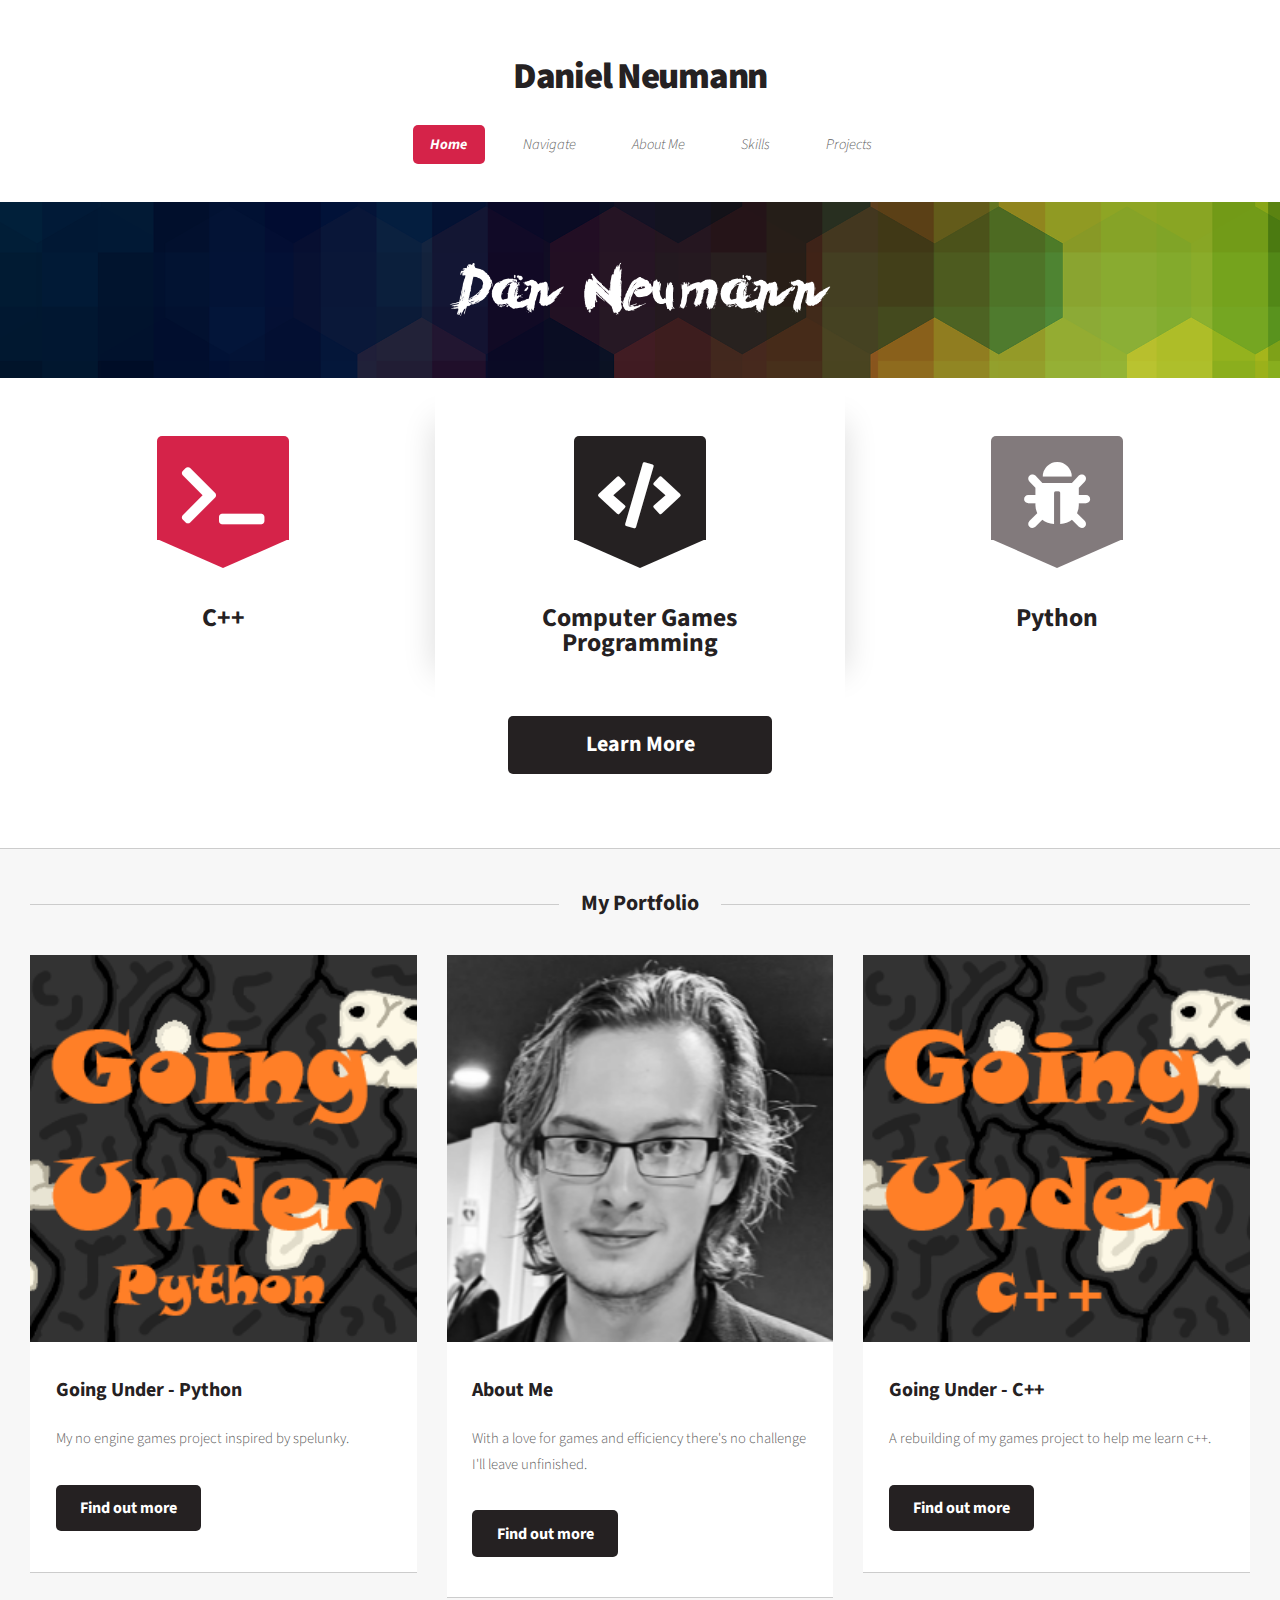
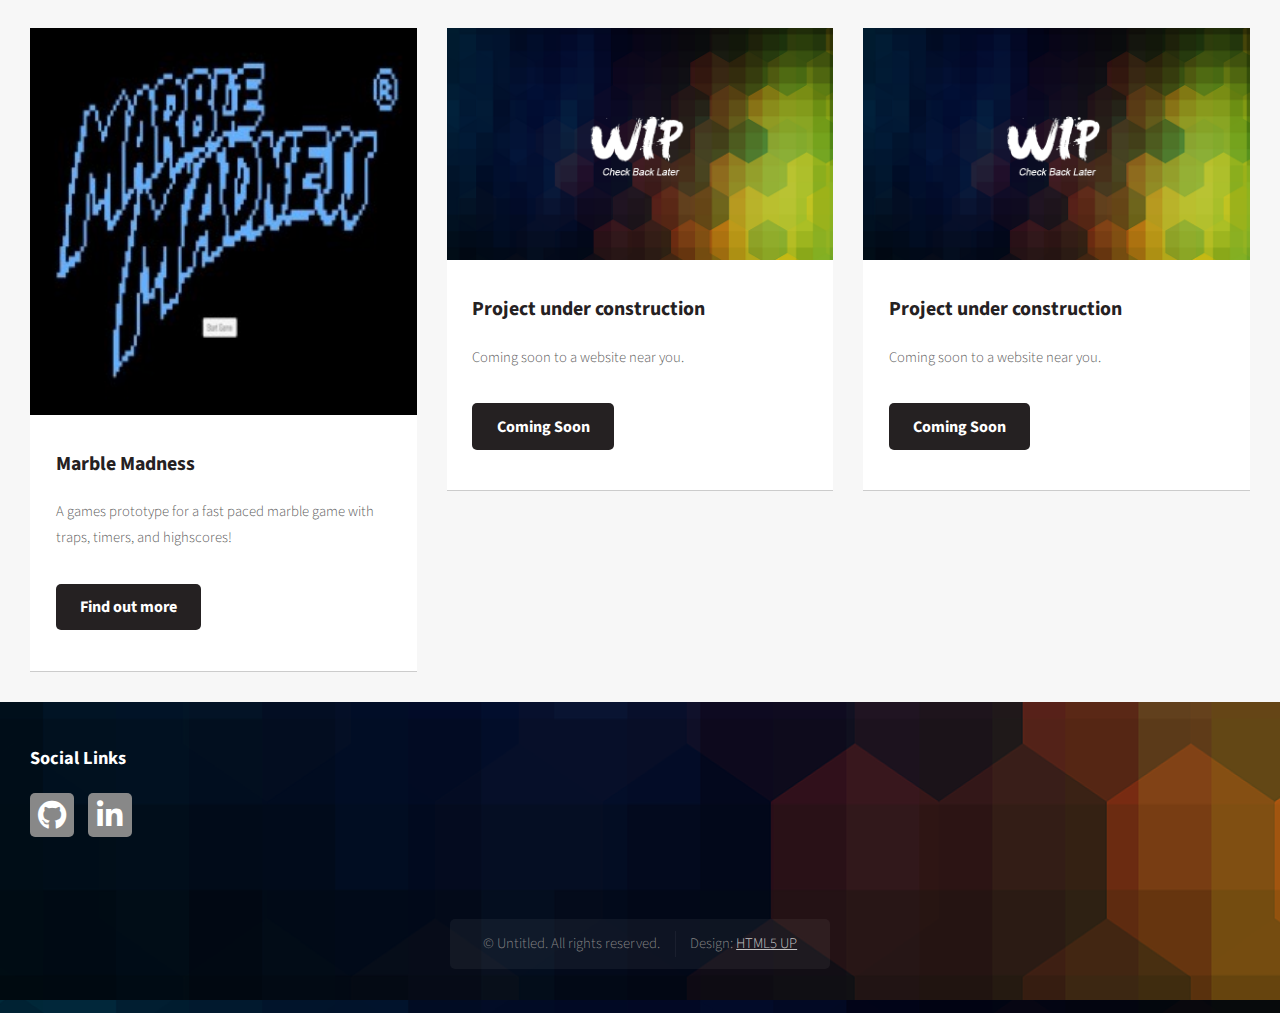
==== commit c9ad27b0: "Backing up changes" ====
--- a/index.html
+++ b/index.html
@@ -6,7 +6,7 @@
 -->
 <html>
 	<head>
-		<title>Dopetrope by HTML5 UP</title>
+		<title>Daniel Neumann</title>
 		<meta charset="utf-8" />
 		<meta name="viewport" content="width=device-width, initial-scale=1, user-scalable=no" />
 		<link rel="stylesheet" href="assets/css/main.css" />
@@ -25,27 +25,24 @@
 							<ul>
 								<li class="current"><a href="index.html">Home</a></li>
 								<li>
-									<a href="#">Dropup</a>
+									<a href="#">Navigate</a>
 									<ul>
-										<li><a href="#">This Changed</a></li>
-										<li><a href="#">Magna phasellus</a></li>
-										<li><a href="#">Etiam dolore nisl</a></li>
+										<li><a href="#intro">Skills</a></li>
+										<li><a href="#main">Portfolio</a></li>
 										<li>
-											<a href="#">Phasellus consequat</a>
+											<a href="#">Projects</a>
 											<ul>
-												<li><a href="#">Magna phasellus</a></li>
-												<li><a href="#">Etiam dolore nisl</a></li>
-												<li><a href="#">Veroeros feugiat</a></li>
-												<li><a href="#">Nisl sed aliquam</a></li>
-												<li><a href="#">Dolore adipiscing</a></li>
+												<li><a href="Projects.html#main">Going Under - Python</a></li>
+												<li><a href="Projects.html#main">Going Under - C++</a></li>
+												<li><a href="Projects.html#main">Marble Madness</a></li>
 											</ul>
 										</li>
-										<li><a href="#">Veroeros feugiat</a></li>
+										<li><a href="#socials">Socials</a></li>
 									</ul>
 								</li>
-								<li><a href="left-sidebar.html">Left Sidebar</a></li>
-								<li><a href="right-sidebar.html">Right Sidebar</a></li>
-								<li><a href="no-sidebar.html">No Sidebar</a></li>
+								<li><a href="AboutMe.html">About Me</a></li>
+								<li><a href="Skills.html">Skills</a></li>
+								<li><a href="Projects.html">Projects</a></li>
 							</ul>
 						</nav>
 
@@ -64,7 +61,6 @@
 										<header>
 											<h2>C++</h2>
 										</header>
-										<p>Nisl amet dolor sit ipsum veroeros sed blandit consequat veroeros et magna tempus.</p>
 									</section>
 								</div>
 								<div class="col-4 col-12-medium">
@@ -73,7 +69,6 @@
 										<header>
 											<h2>Computer Games Programming</h2>
 										</header>
-										<p>Nisl amet dolor sit ipsum veroeros sed blandit consequat veroeros et magna tempus.</p>
 									</section>
 								</div>
 								<div class="col-4 col-12-medium">
@@ -82,14 +77,12 @@
 										<header>
 											<h2>Python</h2>
 										</header>
-										<p>Nisl amet dolor sit ipsum veroeros sed blandit consequat veroeros et magna tempus.</p>
 									</section>
 								</div>
 							</div>
 							<footer>
 								<ul class="actions">
-									<li><a href="#" class="button large">Get Started</a></li>
-									<li><a href="#" class="button alt large">Learn More</a></li>
+									<li><a href="Projects.html" class="button alt large">Learn More</a></li>
 								</ul>
 							</footer>
 						</section>
@@ -110,84 +103,84 @@
 										<div class="row">
 											<div class="col-4 col-6-medium col-12-small">
 												<section class="box">
-													<a href="#" class="image featured"><img src="images/pic02.jpg" alt="" /></a>
-													<header>
-														<h3>Ipsum feugiat et dolor</h3>
-													</header>
-													<p>Lorem ipsum dolor sit amet sit veroeros sed amet blandit consequat veroeros lorem blandit adipiscing et feugiat phasellus tempus dolore ipsum lorem dolore.</p>
-													<footer>
-														<ul class="actions">
-															<li><a href="#" class="button alt">Find out more</a></li>
-														</ul>
-													</footer>
-												</section>
-											</div>
-											<div class="col-4 col-6-medium col-12-small">
-												<section class="box">
-													<a href="#" class="image featured"><img src="images/pic03.jpg" alt="" /></a>
-													<header>
-														<h3>Sed etiam lorem nulla</h3>
-													</header>
-													<p>Lorem ipsum dolor sit amet sit veroeros sed amet blandit consequat veroeros lorem blandit adipiscing et feugiat phasellus tempus dolore ipsum lorem dolore.</p>
-													<footer>
-														<ul class="actions">
-															<li><a href="#" class="button alt">Find out more</a></li>
-														</ul>
-													</footer>
-												</section>
-											</div>
-											<div class="col-4 col-6-medium col-12-small">
-												<section class="box">
-													<a href="#" class="image featured"><img src="images/pic04.jpg" alt="" /></a>
-													<header>
-														<h3>Consequat et tempus</h3>
-													</header>
-													<p>Lorem ipsum dolor sit amet sit veroeros sed amet blandit consequat veroeros lorem blandit adipiscing et feugiat phasellus tempus dolore ipsum lorem dolore.</p>
-													<footer>
-														<ul class="actions">
-															<li><a href="#" class="button alt">Find out more</a></li>
-														</ul>
-													</footer>
-												</section>
-											</div>
-											<div class="col-4 col-6-medium col-12-small">
-												<section class="box">
-													<a href="#" class="image featured"><img src="images/pic05.jpg" alt="" /></a>
-													<header>
-														<h3>Blandit sed adipiscing</h3>
-													</header>
-													<p>Lorem ipsum dolor sit amet sit veroeros sed amet blandit consequat veroeros lorem blandit adipiscing et feugiat phasellus tempus dolore ipsum lorem dolore.</p>
-													<footer>
-														<ul class="actions">
-															<li><a href="#" class="button alt">Find out more</a></li>
-														</ul>
-													</footer>
-												</section>
-											</div>
-											<div class="col-4 col-6-medium col-12-small">
-												<section class="box">
-													<a href="#" class="image featured"><img src="images/pic06.jpg" alt="" /></a>
-													<header>
-														<h3>Etiam nisl consequat</h3>
-													</header>
-													<p>Lorem ipsum dolor sit amet sit veroeros sed amet blandit consequat veroeros lorem blandit adipiscing et feugiat phasellus tempus dolore ipsum lorem dolore.</p>
-													<footer>
-														<ul class="actions">
-															<li><a href="#" class="button alt">Find out more</a></li>
-														</ul>
-													</footer>
-												</section>
-											</div>
-											<div class="col-4 col-6-medium col-12-small">
-												<section class="box">
-													<a href="#" class="image featured"><img src="images/pic07.jpg" alt="" /></a>
-													<header>
-														<h3>Dolore nisl feugiat</h3>
-													</header>
-													<p>Lorem ipsum dolor sit amet sit veroeros sed amet blandit consequat veroeros lorem blandit adipiscing et feugiat phasellus tempus dolore ipsum lorem dolore.</p>
-													<footer>
-														<ul class="actions">
-															<li><a href="#" class="button alt">Find out more</a></li>
+													<a href="#" class="image featured"><img src="images/GoingUnderPy.png" alt="" /></a>
+													<header>
+														<h3>Going Under - Python</h3>
+													</header>
+													<p>My no engine games project inspired by spelunky.</p>
+													<footer>
+														<ul class="actions">
+															<li><a href="#" class="button alt">Find out more</a></li>
+														</ul>
+													</footer>
+												</section>
+											</div>
+											<div class="col-4 col-6-medium col-12-small">
+												<section class="box">
+													<a href="#" class="image featured"><img src="images/ProfilePic.png" alt="" /></a>
+													<header>
+														<h3>About Me</h3>
+													</header>
+													<p>With a love for games and efficiency there's no challenge I'll leave unfinished.</p>
+													<footer>
+														<ul class="actions">
+															<li><a href="#" class="button alt">Find out more</a></li>
+														</ul>
+													</footer>
+												</section>
+											</div>
+											<div class="col-4 col-6-medium col-12-small">
+												<section class="box">
+													<a href="#" class="image featured"><img src="images/GoingUnderC.png" alt="" /></a>
+													<header>
+														<h3>Going Under - C++</h3>
+													</header>
+													<p>A rebuilding of my games project to help me learn c++.</p>
+													<footer>
+														<ul class="actions">
+															<li><a href="#" class="button alt">Find out more</a></li>
+														</ul>
+													</footer>
+												</section>
+											</div>
+											<div class="col-4 col-6-medium col-12-small">
+												<section class="box">
+													<a href="#" class="image featured"><img src="images/MarbleMadness.jpg" alt="" /></a>
+													<header>
+														<h3>Marble Madness</h3>
+													</header>
+													<p>A games prototype for a fast paced marble game with traps, timers, and highscores!</p>
+													<footer>
+														<ul class="actions">
+															<li><a href="#" class="button alt">Find out more</a></li>
+														</ul>
+													</footer>
+												</section>
+											</div>
+											<div class="col-4 col-6-medium col-12-small">
+												<section class="box">
+													<a href="#" class="image featured"><img src="images/Placeholder.png" alt="" /></a>
+													<header>
+														<h3>Project under construction</h3>
+													</header>
+													<p>Coming soon to a website near you.</p>
+													<footer>
+														<ul class="actions">
+															<li><a href="#" class="button alt">Coming Soon</a></li>
+														</ul>
+													</footer>
+												</section>
+											</div>
+											<div class="col-4 col-6-medium col-12-small">
+												<section class="box">
+													<a href="#" class="image featured"><img src="images/Placeholder.png" alt="" /></a>
+													<header>
+														<h3>Project under construction</h3>
+													</header>
+													<p>Coming soon to a website near you.</p>
+													<footer>
+														<ul class="actions">
+															<li><a href="#" class="button alt">Coming Soon</a></li>
 														</ul>
 													</footer>
 												</section>
@@ -204,117 +197,14 @@
 				<section id="footer">
 					<div class="container">
 						<div class="row">
-							<div class="col-8 col-12-medium">
-								<section>
-									<header>
-										<h2>Blandit nisl adipiscing</h2>
-									</header>
-									<ul class="dates">
-										<li>
-											<span class="date">Jan <strong>27</strong></span>
-											<h3><a href="#">Lorem dolor sit amet veroeros</a></h3>
-											<p>Ipsum dolor sit amet veroeros consequat blandit ipsum phasellus lorem consequat etiam.</p>
-										</li>
-										<li>
-											<span class="date">Jan <strong>23</strong></span>
-											<h3><a href="#">Ipsum sed blandit nisl consequat</a></h3>
-											<p>Blandit phasellus lorem ipsum dolor tempor sapien tortor hendrerit adipiscing feugiat lorem.</p>
-										</li>
-										<li>
-											<span class="date">Jan <strong>15</strong></span>
-											<h3><a href="#">Magna tempus lorem feugiat</a></h3>
-											<p>Dolore consequat sed phasellus lorem sed etiam nullam dolor etiam sed amet sit consequat.</p>
-										</li>
-										<li>
-											<span class="date">Jan <strong>12</strong></span>
-											<h3><a href="#">Dolore tempus ipsum feugiat nulla</a></h3>
-											<p>Feugiat lorem dolor sed nullam tempus lorem ipsum dolor sit amet nullam consequat.</p>
-										</li>
-										<li>
-											<span class="date">Jan <strong>10</strong></span>
-											<h3><a href="#">Blandit tempus aliquam?</a></h3>
-											<p>Feugiat sed tempus blandit tempus adipiscing nisl lorem ipsum dolor sit amet dolore.</p>
-										</li>
-									</ul>
-								</section>
-							</div>
 							<div class="col-4 col-12-medium">
 								<section>
 									<header>
-										<h2>What's this all about?</h2>
+										<h2>Social Links</h2>
 									</header>
-									<a href="#" class="image featured"><img src="images/pic10.jpg" alt="" /></a>
-									<p>
-										This is <strong>Dopetrope</strong> a free, fully responsive HTML5 site template by
-										<a href="http://twitter.com/ajlkn">AJ</a> for <a href="http://html5up.net/">HTML5 UP</a> It's released for free under
-										the <a href="http://html5up.net/license/">Creative Commons Attribution</a> license so feel free to use it for any personal or commercial project &ndash; just don't forget to credit us!
-									</p>
-									<footer>
-										<ul class="actions">
-											<li><a href="#" class="button">Find out more</a></li>
-										</ul>
-									</footer>
-								</section>
-							</div>
-							<div class="col-4 col-6-medium col-12-small">
-								<section>
-									<header>
-										<h2>Tempus consequat</h2>
-									</header>
-									<ul class="divided">
-										<li><a href="#">Lorem ipsum dolor sit amet sit veroeros</a></li>
-										<li><a href="#">Sed et blandit consequat sed tlorem blandit</a></li>
-										<li><a href="#">Adipiscing feugiat phasellus sed tempus</a></li>
-										<li><a href="#">Hendrerit tortor vitae mattis tempor sapien</a></li>
-										<li><a href="#">Sem feugiat sapien id suscipit magna felis nec</a></li>
-										<li><a href="#">Elit class aptent taciti sociosqu ad litora</a></li>
-									</ul>
-								</section>
-							</div>
-							<div class="col-4 col-6-medium col-12-small">
-								<section>
-									<header>
-										<h2>Ipsum et phasellus</h2>
-									</header>
-									<ul class="divided">
-										<li><a href="#">Lorem ipsum dolor sit amet sit veroeros</a></li>
-										<li><a href="#">Sed et blandit consequat sed tlorem blandit</a></li>
-										<li><a href="#">Adipiscing feugiat phasellus sed tempus</a></li>
-										<li><a href="#">Hendrerit tortor vitae mattis tempor sapien</a></li>
-										<li><a href="#">Sem feugiat sapien id suscipit magna felis nec</a></li>
-										<li><a href="#">Elit class aptent taciti sociosqu ad litora</a></li>
-									</ul>
-								</section>
-							</div>
-							<div class="col-4 col-12-medium">
-								<section>
-									<header>
-										<h2>Vitae tempor lorem</h2>
-									</header>
-									<ul class="social">
-										<li><a class="icon brands fa-facebook-f" href="#"><span class="label">Facebook</span></a></li>
-										<li><a class="icon brands fa-twitter" href="#"><span class="label">Twitter</span></a></li>
-										<li><a class="icon brands fa-dribbble" href="#"><span class="label">Dribbble</span></a></li>
-										<li><a class="icon brands fa-tumblr" href="#"><span class="label">Tumblr</span></a></li>
-										<li><a class="icon brands fa-linkedin-in" href="#"><span class="label">LinkedIn</span></a></li>
-									</ul>
-									<ul class="contact">
-										<li>
-											<h3>Address</h3>
-											<p>
-												Untitled Incorporated<br />
-												1234 Somewhere Road Suite<br />
-												Nashville, TN 00000-0000
-											</p>
-										</li>
-										<li>
-											<h3>Mail</h3>
-											<p><a href="#">someone@untitled.tld</a></p>
-										</li>
-										<li>
-											<h3>Phone</h3>
-											<p>(800) 000-0000</p>
-										</li>
+									<ul id="socials" class="social">
+										<li><a class="icon brands fa-github" href="https://github.com/Daniel-D-Neumann" target="_blank"><span class="label">Github</span></a></li>
+										<li><a class="icon brands fa-linkedin-in" href="https://www.linkedin.com/in/daniel-d-neumann/" target="_blank"><span class="label">LinkedIn</span></a></li>
 									</ul>
 								</section>
 							</div>
--- a/assets/css/main.css
+++ b/assets/css/main.css
@@ -83,8 +83,9 @@
 	}
 
 	body {
-		background: #252122;
-		background-image: url("images/bg02.png");
+		/*background: #e53359;*/
+		background-image: url("../../images/bg02.png");
+		/*background-size:cover;*/
 	}
 
 		body.is-preload *, body.is-preload *:before, body.is-preload *:after {
@@ -2179,8 +2180,8 @@
 		background-repeat: no-repeat;
 		text-align: center;
 		position: relative;
-		padding: 8em 0;
-		margin: 4em 0 0 0;
+		padding: 10em 0;
+		margin: 6em 0 0 0;
 	}
 
 /* Intro */
@@ -2263,6 +2264,53 @@
 		#main .major h2 {
 			background: #f7f7f7 url("images/bg02.png");
 		}
+/* Intro2 */
+
+#intro2 {
+	position: relative;
+	background: #f7f7f7 url("images/bg02.png");
+	padding: 4em 0 4em 0;
+}
+
+	#intro2:before {
+		content: '';
+		position: absolute;
+		top: 0;
+		left: 0;
+		width: 100%;
+		background: url("images/bg01.png");
+		background-size: 100% 100%;
+		z-index: 0;
+		opacity: 0.1;
+	}
+
+	#intro2 .major h2 {
+		background: #f7f7f7 url("images/bg02.png");
+	}
+
+/* GUP */
+
+#GUP {
+	position: relative;
+	background: #f7f7f7 url("images/bg02.png");
+	padding: 4em 0 4em 0;
+}
+
+	#GUP:before {
+		content: '';
+		position: absolute;
+		top: 0;
+		left: 0;
+		width: 100%;
+		background: url("images/bg01.png");
+		background-size: 100% 100%;
+		z-index: 0;
+		opacity: 0.1;
+	}
+
+	#GUP .major h2 {
+		background: #f7f7f7 url("images/bg02.png");
+	}
 
 /* Footer */
 
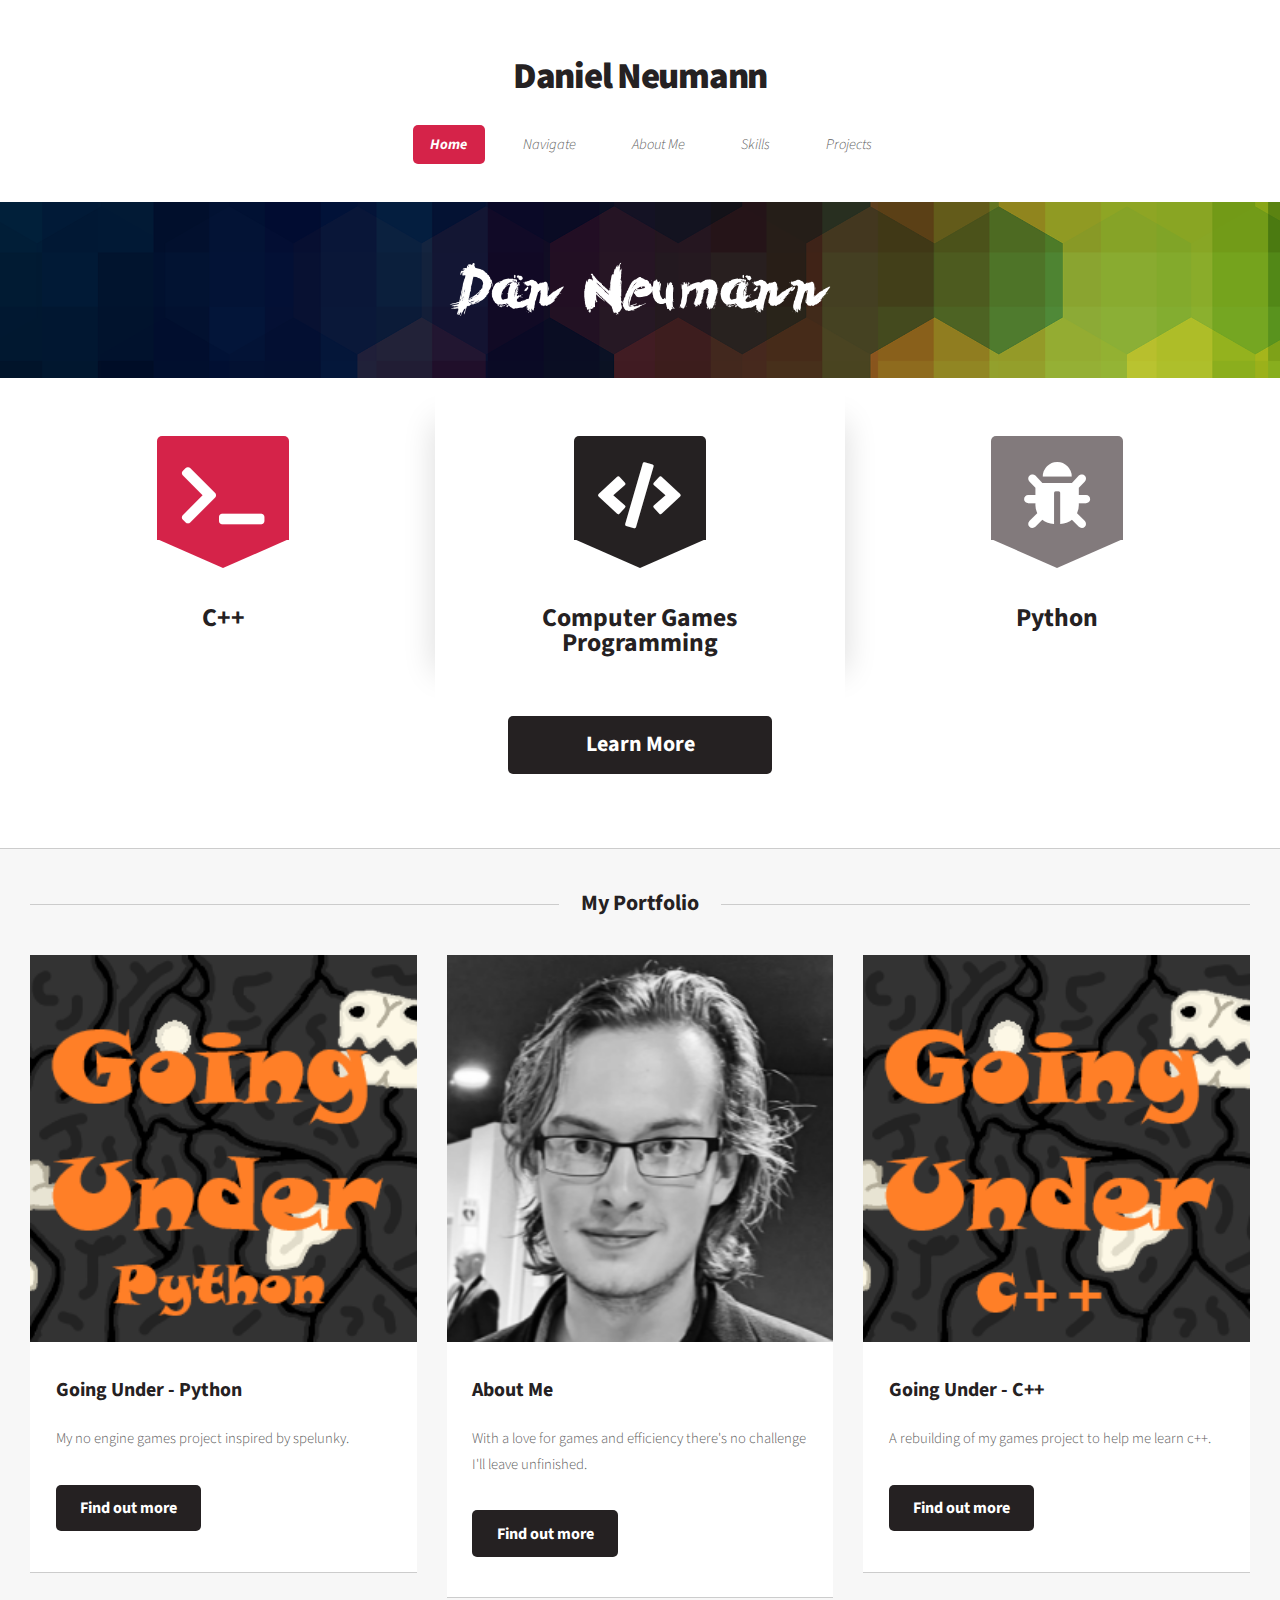
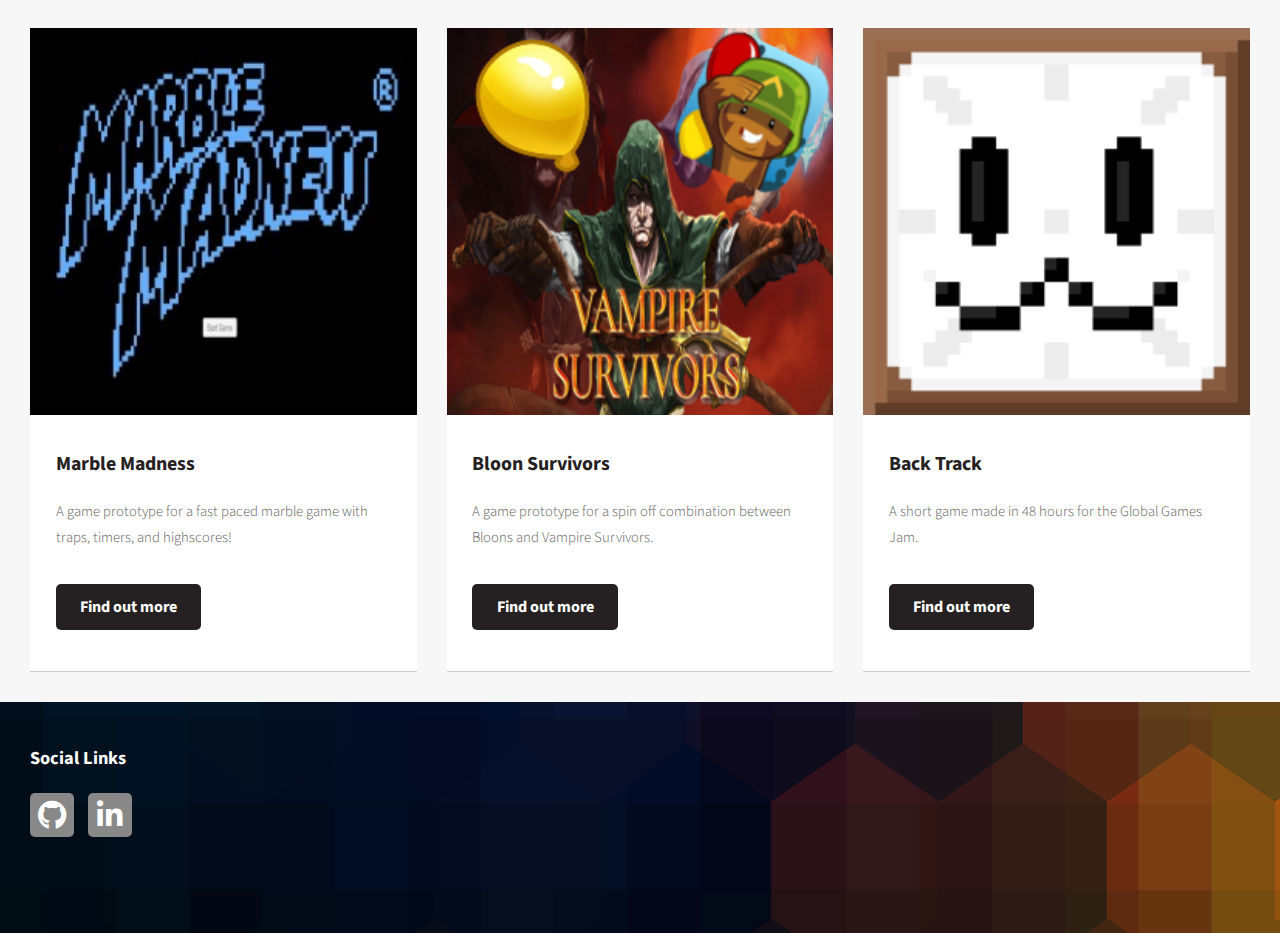
==== commit 1d4070d9: "Updated Website" ====
--- a/index.html
+++ b/index.html
@@ -32,9 +32,11 @@
 										<li>
 											<a href="#">Projects</a>
 											<ul>
-												<li><a href="Projects.html#main">Going Under - Python</a></li>
-												<li><a href="Projects.html#main">Going Under - C++</a></li>
-												<li><a href="Projects.html#main">Marble Madness</a></li>
+												<li><a href="Projects.html#GUP">Going Under - Python</a></li>
+												<li><a href="Projects.html#GUC">Going Under - C++</a></li>
+												<li><a href="Projects.html#MM">Marble Madness</a></li>
+												<li><a href="Projects.html#LL">Bloon Survivors</a></li>
+												<li><a href="Projects.html#BT">Back Track</a></li>
 											</ul>
 										</li>
 										<li><a href="#socials">Socials</a></li>
@@ -82,7 +84,7 @@
 							</div>
 							<footer>
 								<ul class="actions">
-									<li><a href="Projects.html" class="button alt large">Learn More</a></li>
+									<li><a href="Skills.html" class="button alt large">Learn More</a></li>
 								</ul>
 							</footer>
 						</section>
@@ -110,7 +112,7 @@
 													<p>My no engine games project inspired by spelunky.</p>
 													<footer>
 														<ul class="actions">
-															<li><a href="#" class="button alt">Find out more</a></li>
+															<li><a href="Projects.html#GUP" class="button alt">Find out more</a></li>
 														</ul>
 													</footer>
 												</section>
@@ -124,7 +126,7 @@
 													<p>With a love for games and efficiency there's no challenge I'll leave unfinished.</p>
 													<footer>
 														<ul class="actions">
-															<li><a href="#" class="button alt">Find out more</a></li>
+															<li><a href="AboutMe.html" class="button alt">Find out more</a></li>
 														</ul>
 													</footer>
 												</section>
@@ -138,7 +140,7 @@
 													<p>A rebuilding of my games project to help me learn c++.</p>
 													<footer>
 														<ul class="actions">
-															<li><a href="#" class="button alt">Find out more</a></li>
+															<li><a href="Projects.html#GUC" class="button alt">Find out more</a></li>
 														</ul>
 													</footer>
 												</section>
@@ -149,38 +151,38 @@
 													<header>
 														<h3>Marble Madness</h3>
 													</header>
-													<p>A games prototype for a fast paced marble game with traps, timers, and highscores!</p>
-													<footer>
-														<ul class="actions">
-															<li><a href="#" class="button alt">Find out more</a></li>
-														</ul>
-													</footer>
-												</section>
-											</div>
-											<div class="col-4 col-6-medium col-12-small">
-												<section class="box">
-													<a href="#" class="image featured"><img src="images/Placeholder.png" alt="" /></a>
-													<header>
-														<h3>Project under construction</h3>
-													</header>
-													<p>Coming soon to a website near you.</p>
-													<footer>
-														<ul class="actions">
-															<li><a href="#" class="button alt">Coming Soon</a></li>
-														</ul>
-													</footer>
-												</section>
-											</div>
-											<div class="col-4 col-6-medium col-12-small">
-												<section class="box">
-													<a href="#" class="image featured"><img src="images/Placeholder.png" alt="" /></a>
-													<header>
-														<h3>Project under construction</h3>
-													</header>
-													<p>Coming soon to a website near you.</p>
-													<footer>
-														<ul class="actions">
-															<li><a href="#" class="button alt">Coming Soon</a></li>
+													<p>A game prototype for a fast paced marble game with traps, timers, and highscores!</p>
+													<footer>
+														<ul class="actions">
+															<li><a href="Projects.html#MM" class="button alt">Find out more</a></li>
+														</ul>
+													</footer>
+												</section>
+											</div>
+											<div class="col-4 col-6-medium col-12-small">
+												<section class="box">
+													<a href="#" class="image featured"><img src="images/VampireBloons.png" alt="" /></a>
+													<header>
+														<h3>Bloon Survivors</h3>
+													</header>
+													<p>A game prototype for a spin off combination between Bloons and Vampire Survivors.</p>
+													<footer>
+														<ul class="actions">
+															<li><a href="Projects.html#LL" class="button alt">Find out more</a></li>
+														</ul>
+													</footer>
+												</section>
+											</div>
+											<div class="col-4 col-6-medium col-12-small">
+												<section class="box">
+													<a href="#" class="image featured"><img src="images/GGJSplash.png" alt="" /></a>
+													<header>
+														<h3>Back Track</h3>
+													</header>
+													<p>A short game made in 48 hours for the Global Games Jam.</p>
+													<footer>
+														<ul class="actions">
+															<li><a href="Projects.html#BT" class="button alt">Find out more</a></li>
 														</ul>
 													</footer>
 												</section>
@@ -208,16 +210,6 @@
 									</ul>
 								</section>
 							</div>
-							<div class="col-12">
-
-								<!-- Copyright -->
-									<div id="copyright">
-										<ul class="links">
-											<li>&copy; Untitled. All rights reserved.</li><li>Design: <a href="http://html5up.net">HTML5 UP</a></li>
-										</ul>
-									</div>
-
-							</div>
 						</div>
 					</div>
 				</section>
--- a/assets/css/main.css
+++ b/assets/css/main.css
@@ -2264,7 +2264,7 @@
 		#main .major h2 {
 			background: #f7f7f7 url("images/bg02.png");
 		}
-/* Intro2 */
+/* Intro2 */Intro2
 
 #intro2 {
 	position: relative;
@@ -2288,15 +2288,39 @@
 		background: #f7f7f7 url("images/bg02.png");
 	}
 
-/* GUP */
+/* GUP */Intro2
 
 #GUP {
+	position: relative;
+	background: #f7f7f7 url("");
+	padding: 4em 0 4em 0;
+}
+
+	#GUP:before {
+		content: '';
+		position: absolute;
+		top: 0;
+		left: 0;
+		width: 100%;
+		background: url("");
+		background-size: 100% 100%;
+		z-index: 0;
+		opacity: 0.1;
+	}
+
+	#GUP .major h2 {
+		background: #f7f7f7 url("");
+	}
+
+/* GUC */Intro2
+
+#GUC {
 	position: relative;
 	background: #f7f7f7 url("images/bg02.png");
 	padding: 4em 0 4em 0;
 }
 
-	#GUP:before {
+	#GUC:before {
 		content: '';
 		position: absolute;
 		top: 0;
@@ -2308,7 +2332,31 @@
 		opacity: 0.1;
 	}
 
-	#GUP .major h2 {
+	#GUC .major h2 {
+		background: #f7f7f7 url("images/bg02.png");
+	}
+
+/* MM */Intro2
+
+#MM {
+	position: relative;
+	background: #f7f7f7 url("images/bg02.png");
+	padding: 4em 0 4em 0;
+}
+
+	#MM:before {
+		content: '';
+		position: absolute;
+		top: 0;
+		left: 0;
+		width: 100%;
+		background: url("images/bg01.png");
+		background-size: 100% 100%;
+		z-index: 0;
+		opacity: 0.1;
+	}
+
+	#MM .major h2 {
 		background: #f7f7f7 url("images/bg02.png");
 	}
 
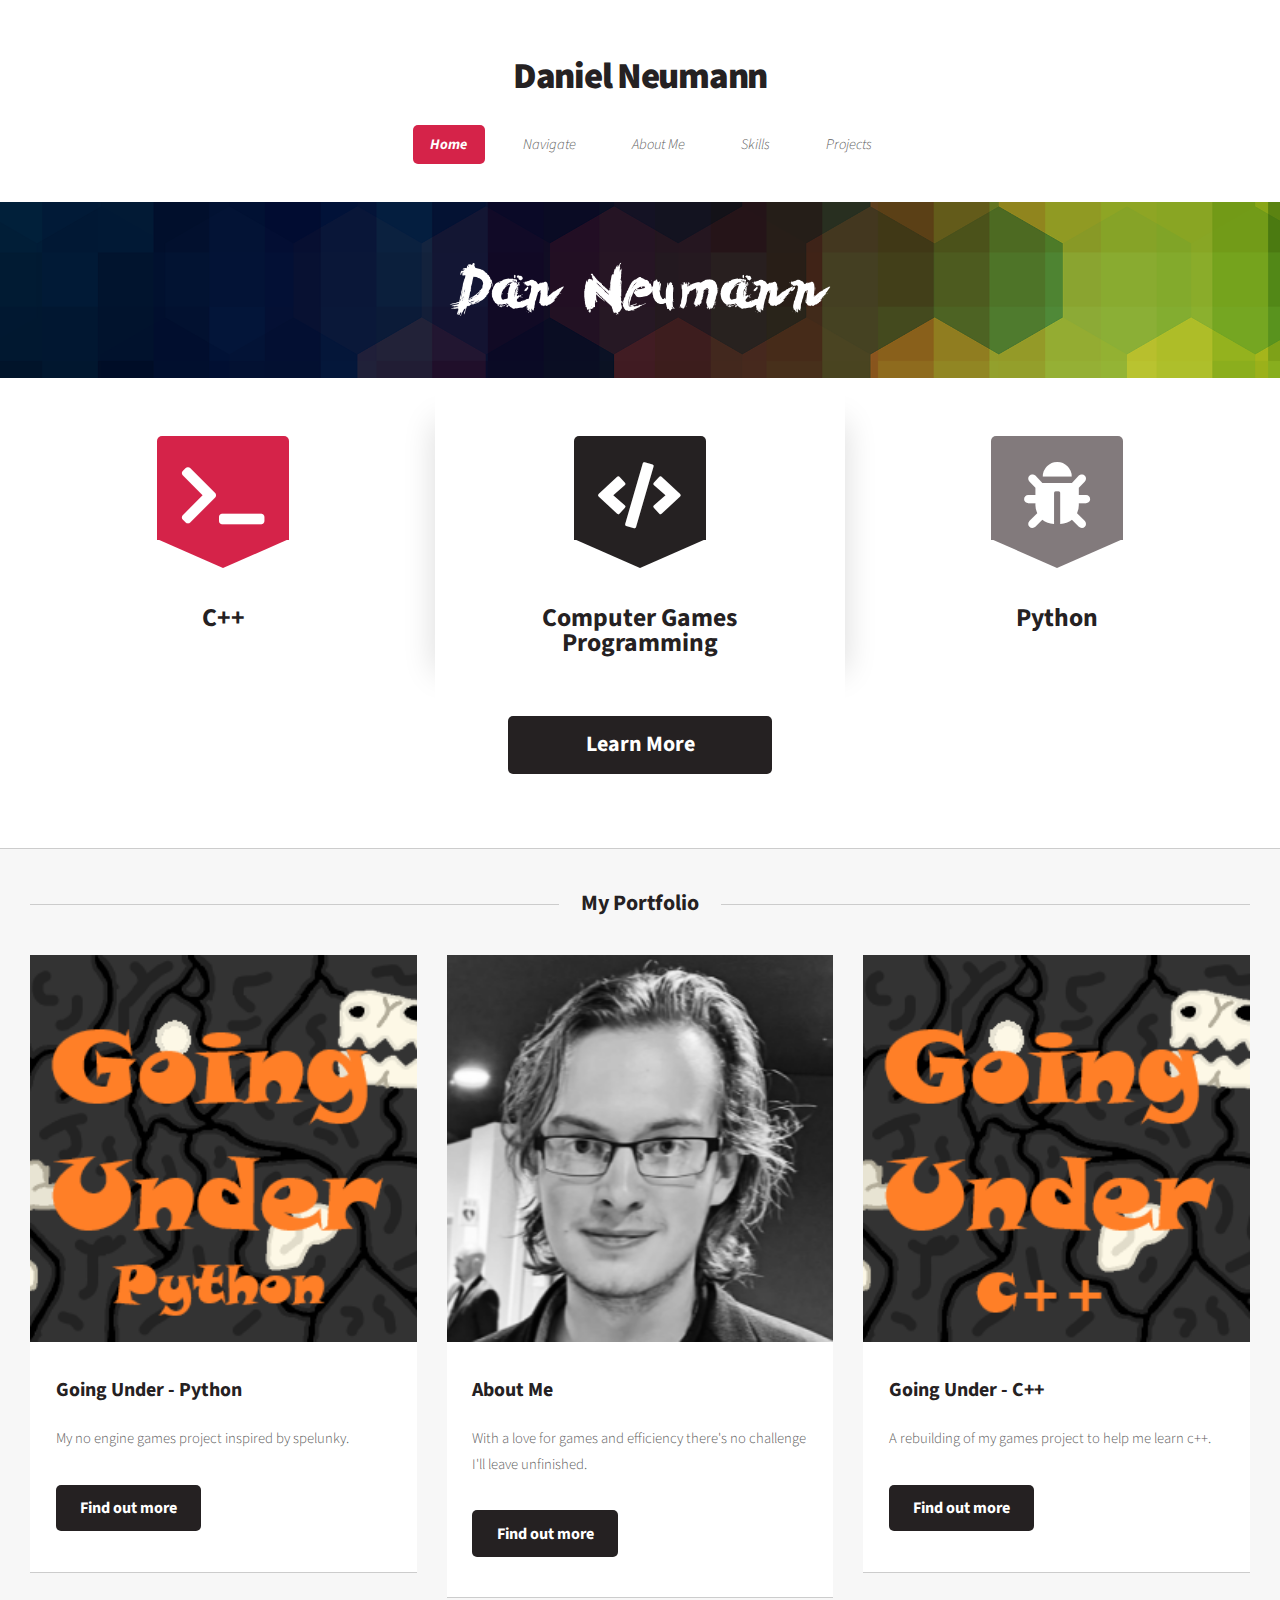
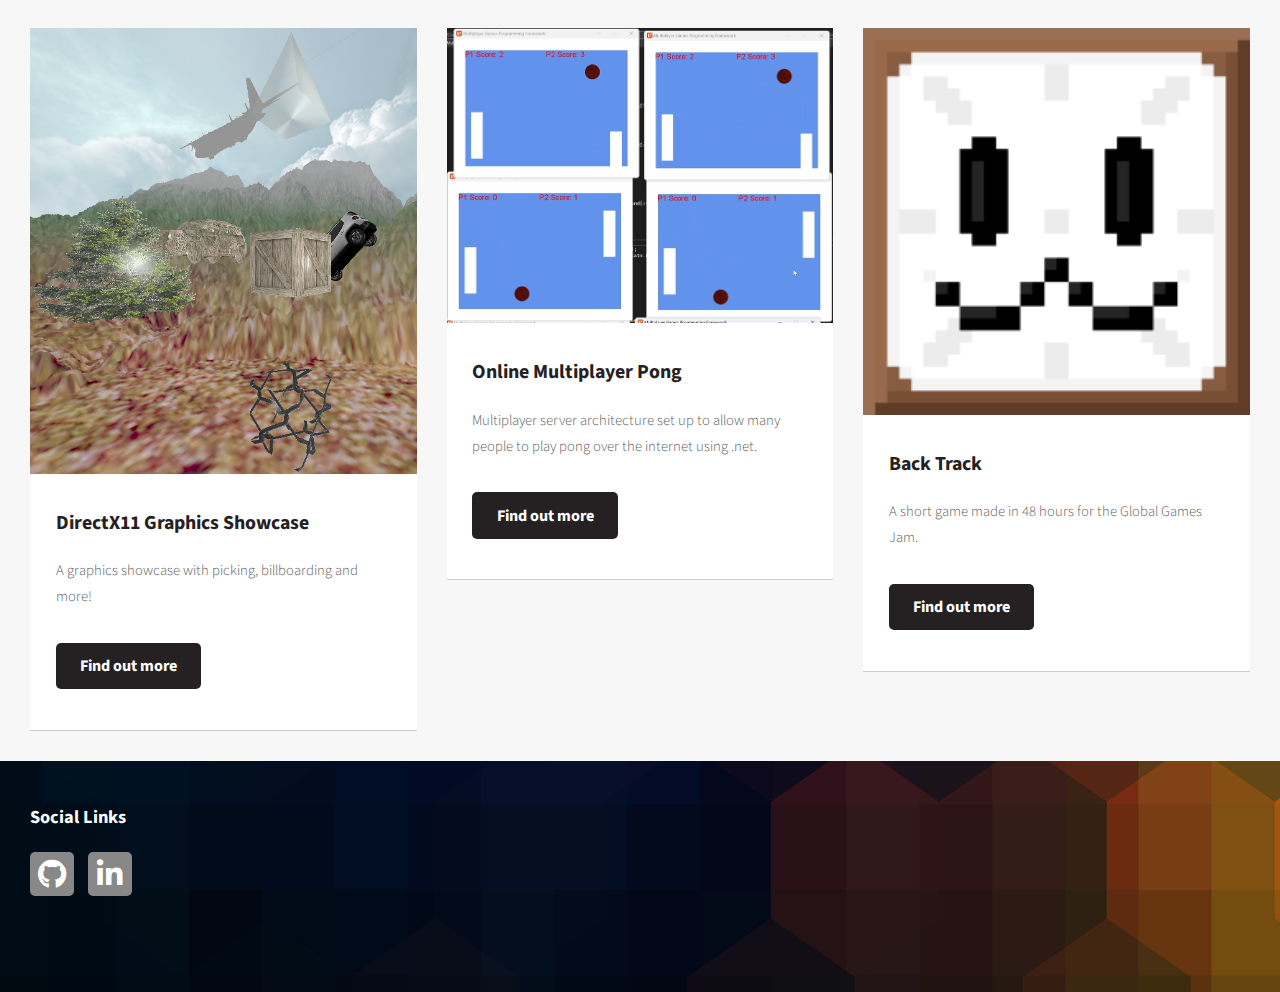
==== commit 2f82ab74: "MGP and Graphics added to index" ====
--- a/index.html
+++ b/index.html
@@ -7,6 +7,7 @@
 <html>
 	<head>
 		<title>Daniel Neumann</title>
+		
 		<meta charset="utf-8" />
 		<meta name="viewport" content="width=device-width, initial-scale=1, user-scalable=no" />
 		<link rel="stylesheet" href="assets/css/main.css" />
@@ -32,6 +33,8 @@
 										<li>
 											<a href="#">Projects</a>
 											<ul>
+												<li><a href="Projects.html#MGP">Online Multiplayer Pong</a></li>
+												<li><a href="Projects.html#Graphics">Graphics Showcase</a></li>
 												<li><a href="Projects.html#GUP">Going Under - Python</a></li>
 												<li><a href="Projects.html#GUC">Going Under - C++</a></li>
 												<li><a href="Projects.html#MM">Marble Madness</a></li>
@@ -147,28 +150,28 @@
 											</div>
 											<div class="col-4 col-6-medium col-12-small">
 												<section class="box">
-													<a href="#" class="image featured"><img src="images/MarbleMadness.jpg" alt="" /></a>
-													<header>
-														<h3>Marble Madness</h3>
-													</header>
-													<p>A game prototype for a fast paced marble game with traps, timers, and highscores!</p>
-													<footer>
-														<ul class="actions">
-															<li><a href="Projects.html#MM" class="button alt">Find out more</a></li>
-														</ul>
-													</footer>
-												</section>
-											</div>
-											<div class="col-4 col-6-medium col-12-small">
-												<section class="box">
-													<a href="#" class="image featured"><img src="images/VampireBloons.png" alt="" /></a>
-													<header>
-														<h3>Bloon Survivors</h3>
-													</header>
-													<p>A game prototype for a spin off combination between Bloons and Vampire Survivors.</p>
-													<footer>
-														<ul class="actions">
-															<li><a href="Projects.html#LL" class="button alt">Find out more</a></li>
+													<a href="#" class="image featured"><img src="images/GraphicsExample.png" alt="" /></a>
+													<header>
+														<h3>DirectX11 Graphics Showcase</h3>
+													</header>
+													<p>A graphics showcase with picking, billboarding and more!</p>
+													<footer>
+														<ul class="actions">
+															<li><a href="Projects.html#Graphics" class="button alt">Find out more</a></li>
+														</ul>
+													</footer>
+												</section>
+											</div>
+											<div class="col-4 col-6-medium col-12-small">
+												<section class="box">
+													<a href="#" class="image featured"><img src="images/MGPExample.png" alt="" /></a>
+													<header>
+														<h3>Online Multiplayer Pong</h3>
+													</header>
+													<p>Multiplayer server architecture set up to allow many people to play pong over the internet using .net.</p>
+													<footer>
+														<ul class="actions">
+															<li><a href="Projects.html#MGP" class="button alt">Find out more</a></li>
 														</ul>
 													</footer>
 												</section>
